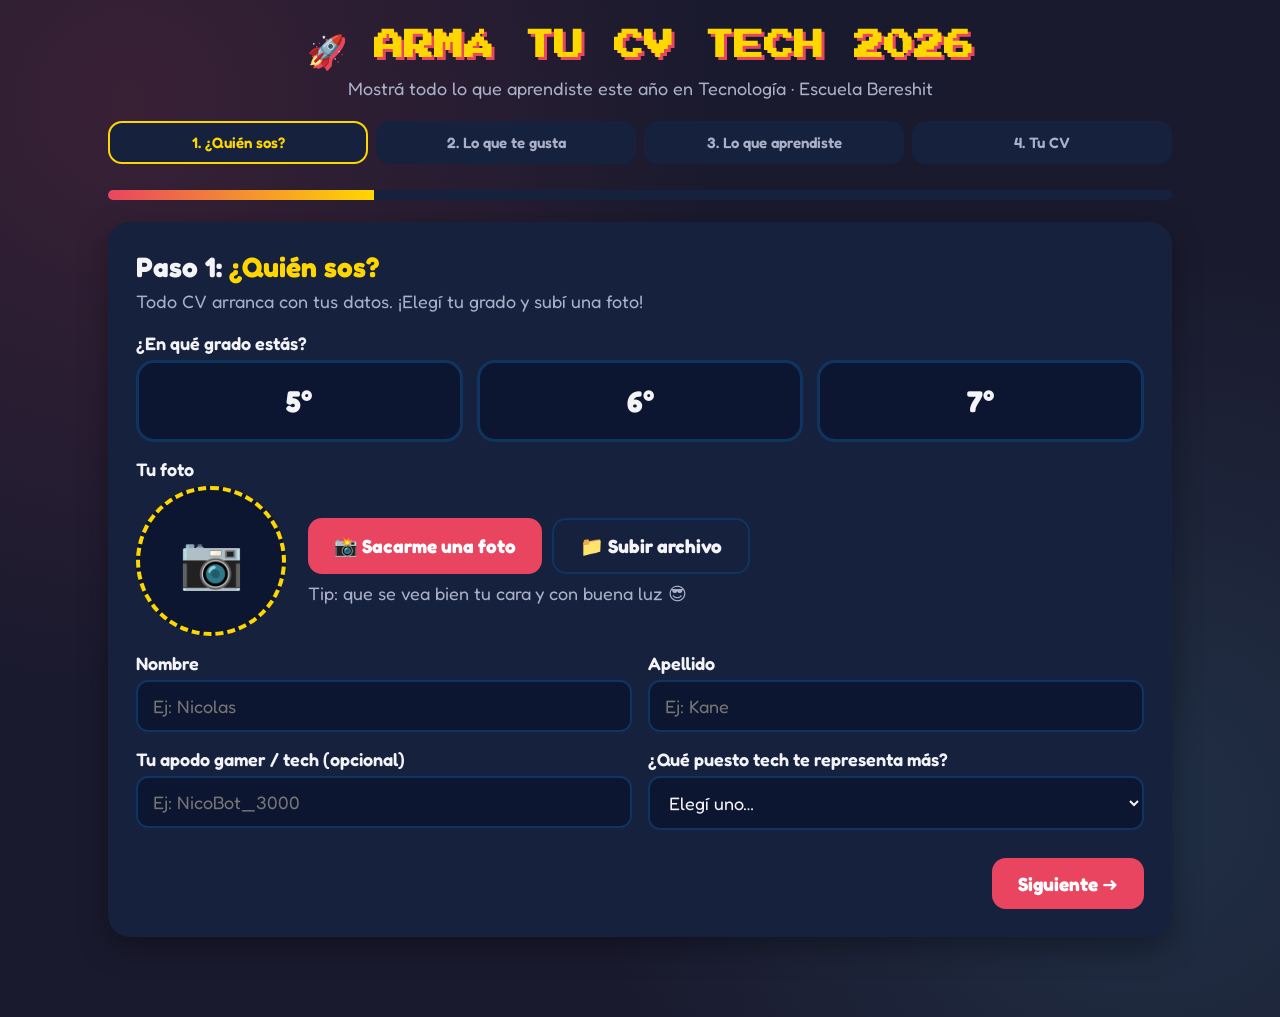
==== index.html @ ec86008c "CV Tech 2026: app de alumnos, envio a Supabase y panel del profe" ====
<!DOCTYPE html>
<html lang="es">
<head>
<meta charset="UTF-8">
<meta name="viewport" content="width=device-width, initial-scale=1.0">
<title>Armá tu CV Tech 2026 · Bereshit</title>
<link href="https://fonts.googleapis.com/css2?family=Fredoka:wght@400;500;600;700&family=Press+Start+2P&display=swap" rel="stylesheet">
<style>
:root{
  --bg:#1a1a2e; --card:#16213e; --blue:#0f3460; --red:#e94560; --gold:#ffd700;
  --txt:#f4f4f8; --muted:#a9b0c7; --ok:#2ecc71;
  --c-alf:#4cc9f0; --c-ciu:#2ecc71; --c-pyr:#e94560; --c-mak:#ffd700; --c-ia:#b388ff; --c-pro:#ff9f43;
}
*{box-sizing:border-box;margin:0;padding:0}
body{font-family:'Fredoka',system-ui,sans-serif;background:var(--bg);color:var(--txt);min-height:100vh;font-size:18px;
  background-image:radial-gradient(circle at 10% 10%,rgba(233,69,96,.15),transparent 40%),radial-gradient(circle at 90% 80%,rgba(76,201,240,.12),transparent 40%)}
.wrap{max-width:1100px;margin:0 auto;padding:24px 18px 80px}
header{text-align:center;margin-bottom:22px}
header h1{font-family:'Press Start 2P',monospace;font-size:clamp(18px,3.2vw,30px);line-height:1.5;color:var(--gold);text-shadow:3px 3px 0 var(--red)}
header p{color:var(--muted);margin-top:8px}

/* progress */
.steps{display:flex;gap:8px;margin:20px 0 26px}
.step-pill{flex:1;text-align:center;padding:10px 6px;border-radius:14px;background:var(--card);color:var(--muted);font-weight:600;font-size:15px;border:2px solid transparent;cursor:pointer;transition:.2s}
.step-pill.active{border-color:var(--gold);color:var(--gold)}
.step-pill.done{background:var(--blue);color:var(--txt)}
.bar{height:10px;background:var(--card);border-radius:10px;overflow:hidden}
.bar>div{height:100%;background:linear-gradient(90deg,var(--red),var(--gold));transition:width .4s}

.panel{display:none;background:var(--card);border-radius:22px;padding:28px;box-shadow:0 10px 30px rgba(0,0,0,.35);animation:pop .35s}
.panel.show{display:block}
@keyframes pop{from{opacity:0;transform:translateY(12px)}to{opacity:1;transform:none}}
h2{font-size:28px;margin-bottom:6px}
h2 span{color:var(--gold)}
.hint{color:var(--muted);margin-bottom:20px}
label.lbl{display:block;font-weight:600;margin:16px 0 6px}
input[type=text],textarea,select{width:100%;padding:13px 15px;border-radius:12px;border:2px solid var(--blue);background:#0d1630;color:var(--txt);font:inherit;font-size:18px;outline:none;transition:.2s}
input:focus,textarea:focus,select:focus{border-color:var(--gold)}
textarea{min-height:90px;resize:vertical}
.grid2{display:grid;grid-template-columns:1fr 1fr;gap:16px}
@media(max-width:720px){.grid2{grid-template-columns:1fr}.step-pill{font-size:12px}}

.grades{display:flex;gap:14px;flex-wrap:wrap}
.grade-btn{flex:1;min-width:120px;padding:20px;border-radius:18px;border:3px solid var(--blue);background:#0d1630;color:var(--txt);font:inherit;font-size:30px;font-weight:700;cursor:pointer;transition:.2s}
.grade-btn:hover{transform:translateY(-3px)}
.grade-btn.sel{border-color:var(--gold);background:var(--blue);color:var(--gold);box-shadow:0 0 0 4px rgba(255,215,0,.15)}

.photo-zone{display:flex;gap:22px;align-items:center;flex-wrap:wrap}
.photo{width:150px;height:150px;border-radius:50%;border:4px dashed var(--gold);display:flex;align-items:center;justify-content:center;font-size:52px;cursor:pointer;background:#0d1630 center/cover no-repeat;transition:.2s;flex-shrink:0}
.photo:hover{transform:scale(1.04)}
.photo.has{border-style:solid;font-size:0}

.chips{display:flex;flex-wrap:wrap;gap:10px}
.chip{padding:10px 16px;border-radius:30px;background:#0d1630;border:2px solid var(--blue);cursor:pointer;user-select:none;transition:.15s;font-size:17px}
.chip:hover{border-color:var(--muted)}
.chip.sel{background:var(--red);border-color:var(--red);color:#fff}
.add-row{display:flex;gap:10px;margin-top:12px}
.add-row input{flex:1}

.btn{padding:14px 26px;border-radius:14px;border:none;font:inherit;font-size:19px;font-weight:700;cursor:pointer;transition:.15s}
.btn:active{transform:scale(.97)}
.btn-main{background:var(--red);color:#fff}
.btn-main:hover{filter:brightness(1.1)}
.btn-gold{background:var(--gold);color:#1a1a2e}
.btn-ghost{background:transparent;color:var(--txt);border:2px solid var(--blue)}
.nav{display:flex;justify-content:space-between;margin-top:28px;gap:12px}

.err{background:rgba(233,69,96,.15);border:2px solid var(--red);color:#ffb3c0;padding:12px 16px;border-radius:12px;margin-top:16px;display:none}

/* contenidos */
.tabs{display:flex;gap:8px;flex-wrap:wrap;margin-bottom:16px}
.tab{padding:10px 16px;border-radius:12px;background:#0d1630;border:2px solid var(--blue);cursor:pointer;font-weight:600;font-size:16px}
.tab.active{border-color:var(--tc);color:var(--tc)}
.tab .count{display:inline-block;min-width:24px;padding:0 6px;margin-left:6px;border-radius:10px;background:var(--tc);color:#1a1a2e;font-size:14px}
.cards{display:grid;grid-template-columns:repeat(auto-fill,minmax(240px,1fr));gap:14px}
.ccard{background:#0d1630;border:2px solid var(--blue);border-radius:16px;padding:16px;cursor:pointer;transition:.15s;position:relative}
.ccard:hover{transform:translateY(-2px)}
.ccard .em{font-size:30px}
.ccard h4{font-size:18px;margin:6px 0 4px}
.ccard p{font-size:15px;color:var(--muted)}
.ccard.sel{border-color:var(--ac);box-shadow:0 0 0 3px color-mix(in srgb,var(--ac) 25%,transparent)}
.ccard.sel::after{content:'✔';position:absolute;top:10px;right:12px;background:var(--ac);color:#1a1a2e;width:28px;height:28px;border-radius:50%;display:flex;align-items:center;justify-content:center;font-weight:700}
.stars{display:none;margin-top:10px;gap:4px;align-items:center;flex-wrap:wrap}
.ccard.sel .stars{display:flex}
.star{font-size:24px;cursor:pointer;filter:grayscale(1) opacity(.4);transition:.1s}
.star.on{filter:none}
.star-lbl{font-size:13px;color:var(--gold);margin-left:6px}

.counter{background:var(--blue);padding:12px 16px;border-radius:12px;margin-bottom:16px;display:flex;justify-content:space-between;flex-wrap:wrap;gap:8px}

.proof{background:#0d1630;border-left:6px solid var(--gold);border-radius:12px;padding:16px;margin-top:14px}
.proof h4{margin-bottom:8px}
.charc{font-size:13px;color:var(--muted);text-align:right;margin-top:4px}
.charc.ok{color:var(--ok)}

.challenge{margin-top:24px;background:linear-gradient(135deg,rgba(255,215,0,.12),rgba(233,69,96,.12));border:2px dashed var(--gold);border-radius:16px;padding:18px}
.challenge h3{color:var(--gold);margin-bottom:6px}

/* CV */
.cv-tools{display:flex;gap:10px;flex-wrap:wrap;margin-bottom:18px;align-items:center}
.theme-dot{width:38px;height:38px;border-radius:50%;cursor:pointer;border:3px solid transparent}
.theme-dot.sel{border-color:#fff}
.cv{border-radius:22px;overflow:hidden;font-size:16px;--a:#e94560;--b:#ffd700;--bgc:#1a1a2e;--panel:#0f3460;--t:#fff;--m:#c5cbe0;background:var(--bgc);color:var(--t)}
.cv.t-clasico{--a:#0f3460;--b:#e94560;--bgc:#ffffff;--panel:#eef2fb;--t:#1a1a2e;--m:#4a5470}
.cv.t-neon{--a:#00f5d4;--b:#f15bb5;--bgc:#10002b;--panel:#240046;--t:#fff;--m:#cdb4db}
.cv.t-selva{--a:#2ecc71;--b:#ffd700;--bgc:#0b2b1f;--panel:#14402e;--t:#fff;--m:#bfe3cf}
.cv-head{display:flex;gap:24px;align-items:center;padding:28px;background:linear-gradient(120deg,var(--a),var(--panel));flex-wrap:wrap}
.cv-photo{width:140px;height:140px;border-radius:50%;border:5px solid var(--b);background:#0d1630 center/cover;display:flex;align-items:center;justify-content:center;font-size:56px;flex-shrink:0}
.cv-name{font-size:34px;font-weight:700;line-height:1.1;color:#fff}
.cv-nick{font-family:'Press Start 2P',monospace;font-size:12px;color:var(--b);margin-top:8px}
.cv-role{display:inline-block;margin-top:10px;background:rgba(0,0,0,.3);padding:6px 14px;border-radius:20px;font-weight:600;color:#fff}
.cv-quote{font-style:italic;margin-top:10px;color:#fff;opacity:.9}
.cv-body{display:grid;grid-template-columns:300px 1fr;gap:0}
@media(max-width:800px){.cv-body{grid-template-columns:1fr}}
.cv-side{background:var(--panel);padding:22px}
.cv-main{padding:22px}
.cv h3{font-size:15px;letter-spacing:2px;text-transform:uppercase;color:var(--a);margin:18px 0 10px;border-bottom:2px solid var(--a);padding-bottom:4px}
.cv.t-clasico h3{color:var(--b);border-color:var(--b)}
.cv h3:first-child{margin-top:0}
.skill{margin-bottom:10px}
.skill .top{display:flex;justify-content:space-between;font-size:14px;margin-bottom:3px}
.skill .tr{height:12px;border-radius:8px;background:rgba(128,128,128,.25);overflow:hidden}
.skill .tr div{height:100%;border-radius:8px}
.tagl{display:flex;flex-wrap:wrap;gap:6px}
.tag{padding:5px 11px;border-radius:14px;background:rgba(128,128,128,.2);font-size:14px}
.badge-row{display:flex;flex-wrap:wrap;gap:8px}
.badge{display:flex;flex-direction:column;align-items:center;width:78px;text-align:center;font-size:11px;color:var(--m)}
.badge b{font-size:30px;width:56px;height:56px;border-radius:50%;background:rgba(128,128,128,.2);display:flex;align-items:center;justify-content:center;margin-bottom:4px;border:2px solid var(--b)}
.exp{margin-bottom:14px}
.exp .h{display:flex;align-items:center;gap:8px;font-weight:700;font-size:17px}
.exp .lv{font-size:13px;color:var(--b);font-weight:600}
.exp p{color:var(--m);margin-top:4px;line-height:1.4;overflow-wrap:anywhere}
.area-block{margin-bottom:10px}
.area-block .an{font-weight:700;font-size:15px;margin-bottom:5px}
.lst{list-style:none;display:flex;flex-wrap:wrap;gap:6px}
.lst li{font-size:14px;padding:4px 10px;border-radius:10px;background:rgba(128,128,128,.18)}
.cv-foot{text-align:center;padding:12px;font-size:13px;color:var(--m);border-top:1px solid rgba(128,128,128,.25)}
.ref{background:rgba(128,128,128,.15);border-radius:12px;padding:12px;font-style:italic;color:var(--m)}

.send-box{display:flex;justify-content:space-between;align-items:center;gap:16px;flex-wrap:wrap;background:linear-gradient(135deg,rgba(46,204,113,.15),rgba(76,201,240,.12));border:2px solid var(--ok);border-radius:16px;padding:16px 20px;margin-bottom:18px}
.send-st{margin-top:8px;font-weight:600}
.send-st.ok{color:var(--ok)}.send-st.bad{color:#ffb3c0}
.btn:disabled{opacity:.6;cursor:wait}
.confetti{position:fixed;top:-10px;width:10px;height:14px;z-index:999;animation:fall linear forwards;pointer-events:none}
@keyframes fall{to{transform:translateY(110vh) rotate(720deg)}}

.cam-modal{position:fixed;inset:0;background:rgba(0,0,0,.8);display:none;align-items:center;justify-content:center;z-index:1000;padding:16px}
.cam-modal.show{display:flex}
.cam-box{background:var(--card);border-radius:22px;padding:22px;width:min(560px,100%);text-align:center;border:3px solid var(--gold)}
.cam-view{position:relative;aspect-ratio:1;max-width:400px;margin:14px auto;border-radius:50%;overflow:hidden;border:5px solid var(--gold);background:#000}
.cam-view video,.cam-view img{width:100%;height:100%;object-fit:cover;transform:scaleX(-1)}
.cam-view img{display:none;position:absolute;inset:0;transform:none}
.cam-count{position:absolute;inset:0;display:flex;align-items:center;justify-content:center;font-family:'Press Start 2P',monospace;font-size:70px;color:var(--gold);text-shadow:4px 4px 0 var(--red);pointer-events:none}
.cam-btns{display:flex;gap:10px;justify-content:center;flex-wrap:wrap}
.flash{animation:flash .4s}
@keyframes flash{from{background:#fff}to{background:#000}}
@media print{
  body{background:none}
  .no-print,header,.steps,.bar,.nav,.cv-tools{display:none!important}
  .panel{box-shadow:none;padding:0;background:none}
  .wrap{padding:0;max-width:none}
  .cv{-webkit-print-color-adjust:exact;print-color-adjust:exact;border-radius:0}
  .cv-body{grid-template-columns:260px 1fr}
}
</style>
</head>
<body>
<div class="wrap">
  <header class="no-print">
    <h1>🚀 ARMÁ TU CV TECH 2026</h1>
    <p>Mostrá todo lo que aprendiste este año en Tecnología · Escuela Bereshit</p>
  </header>

  <div class="steps" id="steps"></div>
  <div class="bar no-print"><div id="barFill" style="width:25%"></div></div>
  <br>

  <!-- PASO 1 -->
  <section class="panel show" id="p1">
    <h2>Paso 1: <span>¿Quién sos?</span></h2>
    <p class="hint">Todo CV arranca con tus datos. ¡Elegí tu grado y subí una foto!</p>

    <label class="lbl">¿En qué grado estás?</label>
    <div class="grades">
      <button class="grade-btn" data-g="5">5°</button>
      <button class="grade-btn" data-g="6">6°</button>
      <button class="grade-btn" data-g="7">7°</button>
    </div>

    <label class="lbl">Tu foto</label>
    <div class="photo-zone">
      <div class="photo" id="photo" title="Tocá para sacarte una foto">📷</div>
      <div>
        <div style="display:flex;gap:10px;flex-wrap:wrap">
          <button class="btn btn-main" type="button" onclick="openCam()">📸 Sacarme una foto</button>
          <button class="btn btn-ghost" type="button" onclick="$('photoInput').click()">📁 Subir archivo</button>
        </div>
        <p class="hint" style="margin:8px 0 0">Tip: que se vea bien tu cara y con buena luz 😎</p>
        <input type="file" id="photoInput" accept="image/*" hidden>
      </div>
    </div>

    <div class="grid2">
      <div><label class="lbl">Nombre</label><input type="text" id="nombre" placeholder="Ej: Nicolas"></div>
      <div><label class="lbl">Apellido</label><input type="text" id="apellido" placeholder="Ej: Kane"></div>
    </div>
    <div class="grid2">
      <div><label class="lbl">Tu apodo gamer / tech (opcional)</label><input type="text" id="apodo" placeholder="Ej: NicoBot_3000"></div>
      <div>
        <label class="lbl">¿Qué puesto tech te representa más?</label>
        <select id="rol">
          <option value="">Elegí uno…</option>
          <option>🤖 Constructor/a de robots</option>
          <option>👾 Programador/a de videojuegos</option>
          <option>🧊 Diseñador/a 3D</option>
          <option>🕵️ Detective de la ciberseguridad</option>
          <option>🧠 Entrenador/a de Inteligencia Artificial</option>
          <option>💡 Inventor/a maker</option>
          <option>📊 Mago/a de las planillas</option>
          <option>🎨 Artista digital</option>
        </select>
      </div>
    </div>
    <div class="err" id="e1"></div>
    <div class="nav"><span></span><button class="btn btn-main" onclick="go(2)">Siguiente ➜</button></div>
  </section>

  <!-- PASO 2 -->
  <section class="panel" id="p2">
    <h2>Paso 2: <span>Lo que te gusta hacer</span></h2>
    <p class="hint">Elegí entre 2 y 6 cosas que te encantan (o agregá las tuyas).</p>
    <div class="chips" id="hobbies"></div>
    <div class="add-row">
      <input type="text" id="hobbyNew" placeholder="Agregá otra cosa que te guste…">
      <button class="btn btn-gold" onclick="addHobby()">+ Agregar</button>
    </div>

    <label class="lbl">⚡ Mi superpoder (algo en lo que soy muy bueno/a)</label>
    <input type="text" id="superpoder" placeholder="Ej: Nunca me rindo hasta que el robot funciona">

    <label class="lbl">💬 Una frase que me representa</label>
    <input type="text" id="frase" placeholder="Ej: Si se rompe, lo arreglo. Si funciona, lo mejoro.">
    <div class="err" id="e2"></div>
    <div class="nav"><button class="btn btn-ghost" onclick="go(1)">⬅ Atrás</button><button class="btn btn-main" onclick="go(3)">Siguiente ➜</button></div>
  </section>

  <!-- PASO 3 -->
  <section class="panel" id="p3">
    <h2>Paso 3: <span>Lo que aprendiste</span></h2>
    <p class="hint">Tocá cada tema que aprendiste este año y poné estrellas: ⭐ "Lo vi" · ⭐⭐ "Lo sé hacer" · ⭐⭐⭐ "¡Lo podría enseñar!"</p>
    <div class="counter"><span>✅ Temas marcados: <b id="cnt">0</b></span><span>🎯 Mínimo: <b>8 temas</b>, al menos uno de cada área</span></div>
    <div class="tabs" id="tabs"></div>
    <div class="cards" id="cards"></div>

    <h2 style="margin-top:32px">🏆 <span>Demostralo</span></h2>
    <p class="hint">Un CV no solo dice "sé hacer esto": lo demuestra. Elegí tus 3 temas más fuertes y explicá con tus palabras qué aprendiste.</p>
    <div id="proofs"></div>

    <div class="grid2">
      <div>
        <label class="lbl">🌟 Mi proyecto o clase favorita del año</label>
        <select id="favorito"></select>
        <textarea id="favPorque" placeholder="¿Por qué fue tu favorita? ¿Qué hiciste?" style="margin-top:8px"></textarea>
      </div>
      <div>
        <label class="lbl">🧗 Algo que me costó… y cómo lo resolví</label>
        <textarea id="costo" placeholder="Ej: Al principio el Ozobot no seguía la línea. Probé cambiar el grosor y…" style="min-height:142px"></textarea>
      </div>
    </div>
    <label class="lbl">🔮 El año que viene quiero aprender…</label>
    <input type="text" id="futuro" placeholder="Ej: Programar mi propio videojuego en Scratch con niveles">

    <div class="challenge">
      <h3>🔥 Desafío extra (para los que terminan rápido)</h3>
      <p>Pedile a un compañero/a que te escriba una <b>recomendación</b> para tu CV: ¿por qué serías un gran integrante de un equipo tech?</p>
      <div class="grid2" style="margin-top:8px">
        <input type="text" id="refNombre" placeholder="Nombre de tu compañero/a">
        <input type="text" id="refTexto" placeholder="Lo que dice de vos…">
      </div>
    </div>

    <div class="err" id="e3"></div>
    <div class="nav"><button class="btn btn-ghost" onclick="go(2)">⬅ Atrás</button><button class="btn btn-main" onclick="go(4)">¡Generar mi CV! 🚀</button></div>
  </section>

  <!-- PASO 4 -->
  <section class="panel" id="p4">
    <div class="cv-tools no-print">
      <b>Estilo:</b>
      <div class="theme-dot sel" data-t="" style="background:linear-gradient(135deg,#e94560,#1a1a2e)" title="Gamer"></div>
      <div class="theme-dot" data-t="t-clasico" style="background:linear-gradient(135deg,#fff,#0f3460)" title="Clásico"></div>
      <div class="theme-dot" data-t="t-neon" style="background:linear-gradient(135deg,#00f5d4,#f15bb5)" title="Neón"></div>
      <div class="theme-dot" data-t="t-selva" style="background:linear-gradient(135deg,#2ecc71,#0b2b1f)" title="Selva"></div>
      <span style="flex:1"></span>
      <button class="btn btn-ghost" onclick="go(3)">✏️ Editar</button>
      <button class="btn btn-gold" onclick="window.print()">🖨️ Guardar PDF</button>
    </div>
    <div class="send-box no-print" id="sendBox">
      <div>
        <b>📨 ¿Listo? ¡Mandáselo a tu profe!</b>
        <div class="hint" style="margin:4px 0 0">Se envía directo, sin mail ni cuenta. Si después cambiás algo, podés volver a enviarlo.</div>
        <div id="sendSt" class="send-st"></div>
      </div>
      <button class="btn btn-main" id="sendBtn" onclick="enviar()">📨 Enviar mi CV</button>
    </div>
    <div class="cv" id="cv"></div>
    <p class="hint no-print" style="margin-top:14px">Para entregarlo: tocá <b>Guardar PDF</b> → en "Destino" elegí <b>Guardar como PDF</b> → subilo a Classroom. (Activá "Gráficos de fondo" para que salgan los colores.)</p>
  </section>
</div>

<div class="cam-modal" id="camModal">
  <div class="cam-box">
    <h2>📸 ¡Sonreí!</h2>
    <div class="cam-view">
      <video id="camVideo" autoplay playsinline muted></video>
      <img id="camShot" alt="">
      <div class="cam-count" id="camCount"></div>
    </div>
    <div class="err" id="camErr"></div>
    <div class="cam-btns" id="camLive">
      <button class="btn btn-ghost" onclick="closeCam()">Cancelar</button>
      <button class="btn btn-gold" onclick="snap()">📸 ¡Sacar foto! (3, 2, 1…)</button>
    </div>
    <div class="cam-btns" id="camReview" style="display:none">
      <button class="btn btn-ghost" onclick="retake()">🔄 Sacar otra</button>
      <button class="btn btn-main" onclick="useShot()">✅ Usar esta foto</button>
    </div>
  </div>
</div>

<script src="config.js"></script>
<script>
/* ===== CONTENIDOS (Grilla 2026 · Bereshit) ===== */
const AREAS = {
  alf:{n:'Alfabetización digital',e:'💻',c:'var(--c-alf)',hex:'#4cc9f0'},
  ciu:{n:'Ciudadanía digital',e:'🛡️',c:'var(--c-ciu)',hex:'#2ecc71'},
  pyr:{n:'Programación y robótica',e:'🤖',c:'var(--c-pyr)',hex:'#e94560'},
  mak:{n:'Maker e ingeniería',e:'🔧',c:'var(--c-mak)',hex:'#ffd700'},
  ia:{n:'Inteligencia Artificial',e:'🧠',c:'var(--c-ia)',hex:'#b388ff'},
  pro:{n:'Proyectos',e:'🌍',c:'var(--c-pro)',hex:'#ff9f43'}
};
const T = (a,em,n,d)=>({a,em,n,d});
const COMUN = [
  T('alf','🌐','Exploradores de la Web','Buscar información en internet y saber si es confiable'),
  T('alf','⌨️','Mecanografía','Escribir rápido y bien con el teclado'),
  T('alf','🤝','Creadores colaborativos','Trabajar en equipo en el mismo documento en línea'),
  T('alf','📝','El escritor digital (Google Docs)','Formato, títulos, imágenes y textos prolijos'),
  T('alf','📽️','Historias con diapositivas','Armar presentaciones en Google Presentaciones'),
  T('alf','📊','Magia con números y cuadritos','Planillas de cálculo: celdas, fórmulas y gráficos'),
  T('alf','🏁','El Gran Desafío Digital','Clase integradora de todo lo aprendido'),
  T('ciu','👣','Nuestra huella y seguridad digital','Qué dejamos en internet y cómo cuidarnos'),
  T('ciu','©️','Derechos de autor','Usar contenido ajeno de forma correcta y citar'),
  T('ciu','🦫','Desafío Bebras','Retos de lógica y pensamiento computacional'),
  T('pyr','⚙️','Poleas con Lego Spike','Construcción e ingeniería con sistemas de poleas'),
  T('pyr','🏗️','Lego WeDo: estructuras robustas','Construir estructuras firmes que no se caigan'),
  T('pyr','💡','Robot articulado con luces','Armar un robot con partes móviles y luces'),
  T('pyr','🦈','Scratch: Tiburón','Programar un juego con personajes y movimiento'),
  T('pyr','🔵','Ozobot programado en la compu','Programar al Ozobot con bloques (Ozoblockly)'),
  T('pyr','🧩','Compute It','Resolver niveles de programación cada vez más difíciles'),
  T('pyr','🧱','Pilas Bloques (nivel intermedio)','Algoritmos, repeticiones y condicionales con bloques'),
  T('pyr','🧊','Tinkercad: diseño 3D','Diseñar piezas en 3D y mandarlas a imprimir'),
  T('mak','🚀','Desafío aterrizaje','Diseñar algo que proteja una carga al caer'),
  T('mak','❤️','Pulsómetro','Construir un medidor de pulso'),
  T('pro','📐','GeoGebra','Geometría y matemática con herramientas digitales'),
  T('pro','🎤','Proyecto Integrador','Proyecto final con muestra para presentar')
];
const EXTRA = {
  5:[
    T('pyr','🧲','Lego Spike','Construir y programar con Lego Spike'),
    T('pyr','📟','micro:bit','Programar una placa con LEDs, botones y sensores'),
    T('mak','🌱','Fuentes de energía e impacto ambiental','Energías renovables y cómo afectan al planeta'),
    T('ia','🏠','Usos cotidianos de la IA','Dónde aparece la IA en nuestra vida diaria'),
    T('ia','⚖️','¿Qué es un sesgo?','Cuando la IA es injusta o se equivoca por los datos'),
    T('ia','🧑‍💻','La IA como asistente','Usar la IA para ayudarnos, no para que haga todo'),
    T('ia','📜','Nuestras reglas para usar IA','Acordar cómo usar la IA de forma responsable')
  ],
  6:[
    T('pyr','🏓','Scratch: Ping Pong','Programar un juego con rebotes y puntaje'),
    T('mak','🎲','Probabilidad (con Matemática)','Clase compartida: azar, experimentos y datos'),
    T('ia','🎭','Estereotipos en la IA','Cómo la IA puede repetir prejuicios'),
    T('ia','🔒','Privacidad y seguridad con IA','Qué datos NO compartir con una IA'),
    T('ia','🧑‍💻','IA como asistente para programar','Pedirle ayuda a una IA para entender código'),
    T('ia','🗣️','Debate final sobre IA','Argumentar a favor y en contra')
  ],
  7:[
    T('pyr','⛏️','Studio Code: Minecraft Adventure','Programar personajes de Minecraft con bloques'),
    T('mak','🎈','Auto robot a globo','Construir un auto que avanza con aire'),
    T('mak','⚡','Fuentes de energía y redes de distribución','Cómo llega la electricidad a nuestras casas'),
    T('ia','🧑‍💻','IA como asistente para programar','Pedirle ayuda a una IA para entender código'),
    T('ia','🖼️','¿De quién es un contenido hecho con IA?','Autoría, derechos y creaciones con IA'),
    T('ia','📚','¿Cómo aprende una IA?','Datos, entrenamiento y patrones'),
    T('ia','🌎','Debate: IA, ética y futuro','Pensar el futuro de la IA con argumentos')
  ]
};
const HOBBIES = ['⚽ Fútbol','🏀 Básquet','🎮 Videojuegos','🎨 Dibujar','🎵 Música','📚 Leer','🧱 Lego','💃 Bailar','🍳 Cocinar','🏊 Natación','🎬 Ver series','📷 Fotos y videos','🐶 Animales','🧩 Juegos de ingenio','🎸 Tocar un instrumento','🏕️ Aire libre','✂️ Manualidades','🎭 Teatro'];
const STAR_LBL = ['','Lo vi','Lo sé hacer','¡Lo podría enseñar!'];

/* ===== ESTADO ===== */
let S = {grado:null,foto:'',nombre:'',apellido:'',apodo:'',rol:'',hobbies:[],extraHobbies:[],superpoder:'',frase:'',sel:{},proof:{},proofTxt:{},favorito:'',favPorque:'',costo:'',futuro:'',refNombre:'',refTexto:'',theme:''};
let step=1, curTab='alf';
const $=id=>document.getElementById(id);
const temas=()=>S.grado?[...COMUN,...EXTRA[S.grado]].map((t,i)=>({...t,id:S.grado+'-'+t.n})):[];
const esc=s=>String(s||'').replace(/[&<>"]/g,c=>({'&':'&amp;','<':'&lt;','>':'&gt;','"':'&quot;'}[c]));

function save(){try{localStorage.setItem('cvtech2026',JSON.stringify(S))}catch(e){}}
function load(){try{const d=JSON.parse(localStorage.getItem('cvtech2026'));if(d)S={...S,...d}}catch(e){}}

/* ===== STEPS ===== */
const STEPN=['¿Quién sos?','Lo que te gusta','Lo que aprendiste','Tu CV'];
function renderSteps(){
  $('steps').innerHTML=STEPN.map((n,i)=>`<div class="step-pill ${i+1===step?'active':''} ${i+1<step?'done':''}" onclick="jump(${i+1})">${i+1}. ${n}</div>`).join('');
  $('barFill').style.width=(step*25)+'%';
}
function jump(n){ if(n<step) go(n); else go(n); }
function validate(n){
  const e=$('e'+n); let msg='';
  if(n===1){
    if(!S.grado) msg='Elegí tu grado (5°, 6° o 7°).';
    else if(!S.foto) msg='¡Falta tu foto! Tocá el círculo 📷 para subirla.';
    else if(!S.nombre.trim()||!S.apellido.trim()) msg='Completá tu nombre y apellido.';
    else if(!S.rol) msg='Elegí el puesto tech que más te representa.';
  }
  if(n===2){
    const tot=S.hobbies.length;
    if(tot<2) msg='Elegí al menos 2 cosas que te gusten.';
    else if(!S.superpoder.trim()) msg='Contanos tu superpoder ⚡';
  }
  if(n===3){
    const sel=temas().filter(t=>t.id in S.sel);
    const areas=new Set(sel.map(t=>t.a));
    const faltan=Object.keys(AREAS).filter(a=>!areas.has(a)).map(a=>AREAS[a].n);
    const pr=Object.values(S.proof).filter(Boolean);
    if(sel.length<8) msg=`Marcaste ${sel.length} temas. ¡Necesitás al menos 8!`;
    else if(faltan.length) msg='Te falta marcar al menos un tema de: '+faltan.join(', ')+'.';
    else if(sel.some(t=>!S.sel[t.id])) msg='Poné estrellas a todos los temas marcados.';
    else if(pr.length<3||new Set(pr).size<3) msg='En "Demostralo" elegí 3 temas distintos.';
    else if([0,1,2].some(i=>(S.proofTxt[i]||'').trim().length<40)) msg='Cada explicación de "Demostralo" tiene que tener al menos 40 caracteres. ¡Contá bien qué aprendiste!';
    else if(!S.favorito) msg='Elegí tu clase o proyecto favorito.';
    else if(S.costo.trim().length<20) msg='Contanos algo que te costó y cómo lo resolviste.';
  }
  e.style.display=msg?'block':'none'; e.textContent=msg?'⚠️ '+msg:'';
  return !msg;
}
function go(n){
  if(n>step){ for(let i=step;i<n;i++){ if(!validate(i)){ show(i); return; } } }
  show(n);
  if(n===4){ S.enviado=''; renderCV(); paintSend(); confetti(); }
}
function show(n){
  step=n;
  document.querySelectorAll('.panel').forEach((p,i)=>p.classList.toggle('show',i+1===n));
  renderSteps(); window.scrollTo({top:0,behavior:'smooth'});
  if(n===3){ renderTabs(); renderCards(); renderProofs(); }
}

/* ===== PASO 1 ===== */
document.querySelectorAll('.grade-btn').forEach(b=>b.onclick=()=>{
  if(S.grado && S.grado!==b.dataset.g && Object.keys(S.sel).length && !confirm('Si cambiás de grado se borran los temas que marcaste. ¿Seguir?')) return;
  if(S.grado!==b.dataset.g){S.sel={};S.proof={};S.favorito='';}
  S.grado=b.dataset.g; paintGrade(); save();
});
function paintGrade(){document.querySelectorAll('.grade-btn').forEach(b=>b.classList.toggle('sel',b.dataset.g===S.grado))}
$('photo').onclick=()=>openCam();
/* ===== CÁMARA ===== */
let camStream=null, shotData='';
async function openCam(){
  $('camModal').classList.add('show'); $('camErr').style.display='none';
  $('camShot').style.display='none'; $('camVideo').style.display='block';
  $('camLive').style.display='flex'; $('camReview').style.display='none';
  try{
    camStream=await navigator.mediaDevices.getUserMedia({video:{facingMode:'user',width:{ideal:720},height:{ideal:720}},audio:false});
    $('camVideo').srcObject=camStream;
  }catch(e){
    $('camErr').style.display='block';
    $('camErr').textContent='⚠️ No pude abrir la cámara. Fijate de tocar "Permitir" arriba en el navegador, o usá "Subir archivo".';
    $('camLive').querySelector('.btn-gold').style.display='none';
  }
}
function stopCam(){ if(camStream){camStream.getTracks().forEach(t=>t.stop());camStream=null} }
function closeCam(){ stopCam(); $('camModal').classList.remove('show'); $('camLive').querySelector('.btn-gold').style.display=''; }
function snap(){
  if(!camStream) return;
  const btn=$('camLive').querySelector('.btn-gold'); btn.disabled=true;
  let n=3; $('camCount').textContent=n;
  const t=setInterval(()=>{
    n--;
    if(n>0){ $('camCount').textContent=n; return; }
    clearInterval(t); $('camCount').textContent=''; btn.disabled=false;
    const v=$('camVideo'), side=Math.min(v.videoWidth,v.videoHeight), sz=400;
    const c=document.createElement('canvas'); c.width=c.height=sz; const x=c.getContext('2d');
    x.translate(sz,0); x.scale(-1,1); // efecto espejo, como se ve en pantalla
    x.drawImage(v,(v.videoWidth-side)/2,(v.videoHeight-side)/2,side,side,0,0,sz,sz);
    shotData=c.toDataURL('image/jpeg',.88);
    $('camShot').src=shotData; $('camShot').style.display='block'; $('camVideo').style.display='none';
    document.querySelector('.cam-view').classList.remove('flash'); void document.querySelector('.cam-view').offsetWidth; document.querySelector('.cam-view').classList.add('flash');
    $('camLive').style.display='none'; $('camReview').style.display='flex';
  },1000);
}
function retake(){ $('camShot').style.display='none'; $('camVideo').style.display='block'; $('camLive').style.display='flex'; $('camReview').style.display='none'; }
function useShot(){ S.foto=shotData; paintPhoto(); save(); closeCam(); }
$('photoInput').onchange=e=>{
  const f=e.target.files[0]; if(!f) return;
  const r=new FileReader();
  r.onload=ev=>{
    const img=new Image();
    img.onload=()=>{ // achica la foto para que no pese
      const c=document.createElement('canvas'),m=400,sc=Math.min(1,m/Math.max(img.width,img.height));
      c.width=img.width*sc;c.height=img.height*sc;c.getContext('2d').drawImage(img,0,0,c.width,c.height);
      S.foto=c.toDataURL('image/jpeg',.85); paintPhoto(); save();
    };
    img.src=ev.target.result;
  };
  r.readAsDataURL(f);
};
function paintPhoto(){const p=$('photo');if(S.foto){p.style.backgroundImage=`url(${S.foto})`;p.classList.add('has')}}
['nombre','apellido','apodo','rol','superpoder','frase','favPorque','costo','futuro','refNombre','refTexto'].forEach(k=>{
  const el=$(k); el.addEventListener('input',()=>{S[k]=el.value;save()});
});

/* ===== PASO 2 ===== */
function renderHobbies(){
  const all=[...HOBBIES,...S.extraHobbies];
  $('hobbies').innerHTML=all.map(h=>`<div class="chip ${S.hobbies.includes(h)?'sel':''}" data-h="${esc(h)}">${esc(h)}</div>`).join('');
  $('hobbies').querySelectorAll('.chip').forEach(c=>c.onclick=()=>{
    const h=c.dataset.h, i=S.hobbies.indexOf(h);
    if(i>=0) S.hobbies.splice(i,1);
    else { if(S.hobbies.length>=6){alert('¡Máximo 6! Sacá alguna para elegir otra.');return;} S.hobbies.push(h); }
    renderHobbies(); save();
  });
}
function addHobby(){
  const v=$('hobbyNew').value.trim(); if(!v) return;
  const h='✨ '+v;
  if(!S.extraHobbies.includes(h)) S.extraHobbies.push(h);
  if(S.hobbies.length<6 && !S.hobbies.includes(h)) S.hobbies.push(h);
  $('hobbyNew').value=''; renderHobbies(); save();
}
$('hobbyNew').addEventListener('keydown',e=>{if(e.key==='Enter')addHobby()});

/* ===== PASO 3 ===== */
function renderTabs(){
  const ts=temas();
  $('tabs').innerHTML=Object.entries(AREAS).map(([k,a])=>{
    const n=ts.filter(t=>t.a===k&&t.id in S.sel).length;
    return `<div class="tab ${k===curTab?'active':''}" style="--tc:${a.c}" data-k="${k}">${a.e} ${a.n}<span class="count">${n}</span></div>`;
  }).join('');
  $('tabs').querySelectorAll('.tab').forEach(t=>t.onclick=()=>{curTab=t.dataset.k;renderTabs();renderCards()});
  $('cnt').textContent=ts.filter(t=>t.id in S.sel).length;
}
function renderCards(){
  const ts=temas().filter(t=>t.a===curTab), ac=AREAS[curTab].c;
  $('cards').innerHTML=ts.map(t=>{
    const v=S.sel[t.id]||0;
    return `<div class="ccard ${t.id in S.sel?'sel':''}" style="--ac:${ac}" data-id="${esc(t.id)}">
      <div class="em">${t.em}</div><h4>${esc(t.n)}</h4><p>${esc(t.d)}</p>
      <div class="stars">${[1,2,3].map(i=>`<span class="star ${i<=v?'on':''}" data-s="${i}">⭐</span>`).join('')}<span class="star-lbl">${STAR_LBL[v]||'¿Cuánto lo sabés?'}</span></div>
    </div>`;
  }).join('');
  $('cards').querySelectorAll('.ccard').forEach(c=>c.onclick=e=>{
    const id=c.dataset.id, st=e.target.closest('.star');
    if(st){ S.sel[id]=+st.dataset.s; }
    else if(id in S.sel){ delete S.sel[id]; Object.keys(S.proof).forEach(k=>{if(S.proof[k]===id)S.proof[k]=''}); }
    else S.sel[id]=0;
    save(); renderTabs(); renderCards(); renderProofs();
  });
}
function renderProofs(){
  const sel=temas().filter(t=>t.id in S.sel);
  const opts=v=>`<option value="">Elegí un tema que marcaste…</option>`+sel.map(t=>`<option value="${esc(t.id)}" ${v===t.id?'selected':''}>${t.em} ${esc(t.n)}</option>`).join('');
  const ph=['Ej: Aprendí a usar bucles para que el robot repita pasos sin escribir todo de nuevo…','Ej: Entendí que lo que subo a internet queda guardado aunque lo borre, por eso…','Ej: Diseñé una pieza en Tinkercad juntando formas y restando huecos…'];
  $('proofs').innerHTML=[0,1,2].map(i=>{
    const len=(S.proofTxt[i]||'').trim().length;
    return `<div class="proof"><h4>${['🥇','🥈','🥉'][i]} Tema fuerte #${i+1}</h4>
      <select data-pi="${i}">${opts(S.proof[i])}</select>
      <textarea data-pt="${i}" placeholder="${ph[i]}" style="margin-top:8px">${esc(S.proofTxt[i]||'')}</textarea>
      <div class="charc ${len>=40?'ok':''}" id="cc${i}">${len}/40 caracteres mínimos</div></div>`;
  }).join('');
  $('proofs').querySelectorAll('select').forEach(s=>s.onchange=()=>{S.proof[s.dataset.pi]=s.value;save()});
  $('proofs').querySelectorAll('textarea').forEach(t=>t.oninput=()=>{
    const i=t.dataset.pt; S.proofTxt[i]=t.value; save();
    const l=t.value.trim().length,c=$('cc'+i); c.textContent=l+'/40 caracteres mínimos'; c.classList.toggle('ok',l>=40);
  });
  const all=temas();
  $('favorito').innerHTML=`<option value="">Elegí…</option>`+all.map(t=>`<option value="${esc(t.id)}" ${S.favorito===t.id?'selected':''}>${t.em} ${esc(t.n)}</option>`).join('');
}
$('favorito').onchange=e=>{S.favorito=e.target.value;save()};

/* ===== CV ===== */
document.querySelectorAll('.theme-dot').forEach(d=>d.onclick=()=>{
  S.theme=d.dataset.t; save();
  document.querySelectorAll('.theme-dot').forEach(x=>x.classList.toggle('sel',x===d));
  $('cv').className='cv '+S.theme;
});
function badges(sel){
  const by=a=>sel.filter(t=>t.a===a);
  const b=[];
  if(by('pyr').length>=5) b.push(['🤖','Maestro/a Robot']);
  if(by('ia').length>=3) b.push(['🧠','Mente IA']);
  if(by('ciu').length>=3) b.push(['🛡️','Guardián/a Digital']);
  if(by('alf').length>=5) b.push(['💻','Ninja de la compu']);
  if(by('mak').length>=2) b.push(['🔧','Maker Pro']);
  if(sel.some(t=>t.n.startsWith('Tinkercad'))) b.push(['🧊','Diseñador/a 3D']);
  if(sel.filter(t=>S.sel[t.id]===3).length>=5) b.push(['🎓','Profe en potencia']);
  if(Object.keys(AREAS).every(a=>by(a).length)) b.push(['🌈','Todo terreno']);
  if(S.refTexto.trim()) b.push(['🤝','Recomendado/a']);
  if(sel.length>=15) b.push(['🏆','Coleccionista']);
  return b;
}
function renderCV(){
  const all=temas(), sel=all.filter(t=>t.id in S.sel);
  const skills=Object.entries(AREAS).map(([k,a])=>{
    const ts=all.filter(t=>t.a===k), pts=ts.reduce((s,t)=>s+(S.sel[t.id]||0),0);
    return {a, p:Math.round(pts/(ts.length*3)*100)};
  });
  const fav=all.find(t=>t.id===S.favorito);
  const proofs=[0,1,2].map(i=>({t:all.find(x=>x.id===S.proof[i]),txt:S.proofTxt[i]})).filter(p=>p.t);
  const bd=badges(sel);
  $('cv').className='cv '+(S.theme||'');
  $('cv').innerHTML=`
  <div class="cv-head">
    <div class="cv-photo" style="${S.foto?`background-image:url(${S.foto})`:''}">${S.foto?'':'🙂'}</div>
    <div>
      <div class="cv-name">${esc(S.nombre)} ${esc(S.apellido)}</div>
      ${S.apodo?`<div class="cv-nick">@${esc(S.apodo)}</div>`:''}
      <div class="cv-role">${esc(S.rol)} · ${S.grado}° grado</div>
      ${S.frase?`<div class="cv-quote">“${esc(S.frase)}”</div>`:''}
    </div>
  </div>
  <div class="cv-body">
    <aside class="cv-side">
      <h3>⚡ Superpoder</h3><p>${esc(S.superpoder)}</p>
      <h3>❤️ Me gusta</h3><div class="tagl">${S.hobbies.map(h=>`<span class="tag">${esc(h)}</span>`).join('')}</div>
      <h3>📈 Habilidades</h3>
      ${skills.map(s=>`<div class="skill"><div class="top"><span>${s.a.e} ${s.a.n}</span><b>${s.p}%</b></div><div class="tr"><div style="width:${s.p}%;background:${s.a.hex}"></div></div></div>`).join('')}
      <h3>🏅 Insignias</h3>
      <div class="badge-row">${bd.map(b=>`<div class="badge"><b>${b[0]}</b>${b[1]}</div>`).join('')||'<p>—</p>'}</div>
      ${S.futuro?`<h3>🔮 Próximo nivel</h3><p>${esc(S.futuro)}</p>`:''}
    </aside>
    <main class="cv-main">
      <h3>🏆 Lo que domino (y lo demuestro)</h3>
      ${proofs.map(p=>`<div class="exp"><div class="h">${p.t.em} ${esc(p.t.n)} <span class="lv">${'⭐'.repeat(S.sel[p.t.id]||0)}</span></div><p>${esc(p.txt)}</p></div>`).join('')}
      ${fav?`<h3>🌟 Mi clase favorita</h3><div class="exp"><div class="h">${fav.em} ${esc(fav.n)}</div><p>${esc(S.favPorque)}</p></div>`:''}
      <h3>🧗 Un desafío que superé</h3><p style="color:var(--m);line-height:1.4">${esc(S.costo)}</p>
      <h3>📚 Experiencia 2026</h3>
      ${Object.entries(AREAS).map(([k,a])=>{
        const ts=sel.filter(t=>t.a===k); if(!ts.length) return '';
        return `<div class="area-block"><div class="an" style="color:${a.hex}">${a.e} ${a.n}</div><ul class="lst">${ts.map(t=>`<li>${t.em} ${esc(t.n)} ${'★'.repeat(S.sel[t.id]||0)}</li>`).join('')}</ul></div>`;
      }).join('')}
      ${S.refTexto.trim()?`<h3>🤝 Recomendación</h3><div class="ref">“${esc(S.refTexto)}”<br><b>— ${esc(S.refNombre||'Un compañero/a')}</b></div>`:''}
    </main>
  </div>
  <div class="cv-foot">Tecnología, Diseño y Programación · Escuela Bereshit · 2026 · Prof. Nicolás Kane</div>`;
}
/* ===== ENVÍO A LA BASE DE DATOS ===== */
function paintSend(){
  const st=$('sendSt'), btn=$('sendBtn'); if(!st) return;
  if(S.enviado){ st.className='send-st ok'; st.textContent='✅ Enviado el '+new Date(S.enviado).toLocaleString('es-AR')+'. ¡Tu profe ya lo tiene!'; btn.textContent='🔁 Enviar de nuevo (actualizado)'; }
  else { st.className='send-st'; st.textContent=''; btn.textContent='📨 Enviar mi CV'; }
}
async function enviar(){
  const st=$('sendSt'), btn=$('sendBtn'), C=window.CV_CONFIG||{};
  if(!C.url||!C.key||/PEGAR/.test(C.url+C.key)){ st.className='send-st bad'; st.textContent='⚠️ El envío todavía no está configurado. Avisale a tu profe.'; return; }
  btn.disabled=true; st.className='send-st'; st.textContent='⏳ Enviando…';
  const {foto,...resto}=S;
  const body={grado:+S.grado,nombre:S.nombre.trim(),apellido:S.apellido.trim(),rol:S.rol,theme:S.theme||'',cv_html:$('cv').innerHTML,data:resto};
  try{
    const r=await fetch(C.url+'/rest/v1/entregas',{method:'POST',headers:{apikey:C.key,'Content-Type':'application/json',Prefer:'return=minimal'},body:JSON.stringify(body)});
    if(!r.ok) throw new Error(r.status);
    S.enviado=new Date().toISOString(); save(); paintSend(); confetti();
  }catch(e){
    st.className='send-st bad'; st.textContent='⚠️ No se pudo enviar. Revisá el wifi y probá de nuevo (tu CV sigue guardado).';
  }
  btn.disabled=false;
}
function confetti(){
  const cols=['#e94560','#ffd700','#4cc9f0','#2ecc71','#b388ff'];
  for(let i=0;i<70;i++){
    const d=document.createElement('div');d.className='confetti';
    d.style.left=Math.random()*100+'vw';d.style.background=cols[i%5];
    d.style.animationDuration=(2+Math.random()*2)+'s';d.style.animationDelay=Math.random()*.6+'s';
    document.body.appendChild(d);setTimeout(()=>d.remove(),5000);
  }
}

/* ===== INIT ===== */
load();
['nombre','apellido','apodo','rol','superpoder','frase','favPorque','costo','futuro','refNombre','refTexto'].forEach(k=>$(k).value=S[k]||'');
paintGrade(); paintPhoto(); renderHobbies(); renderSteps();
document.querySelectorAll('.theme-dot').forEach(x=>x.classList.toggle('sel',x.dataset.t===(S.theme||'')));
</script>
</body>
</html>
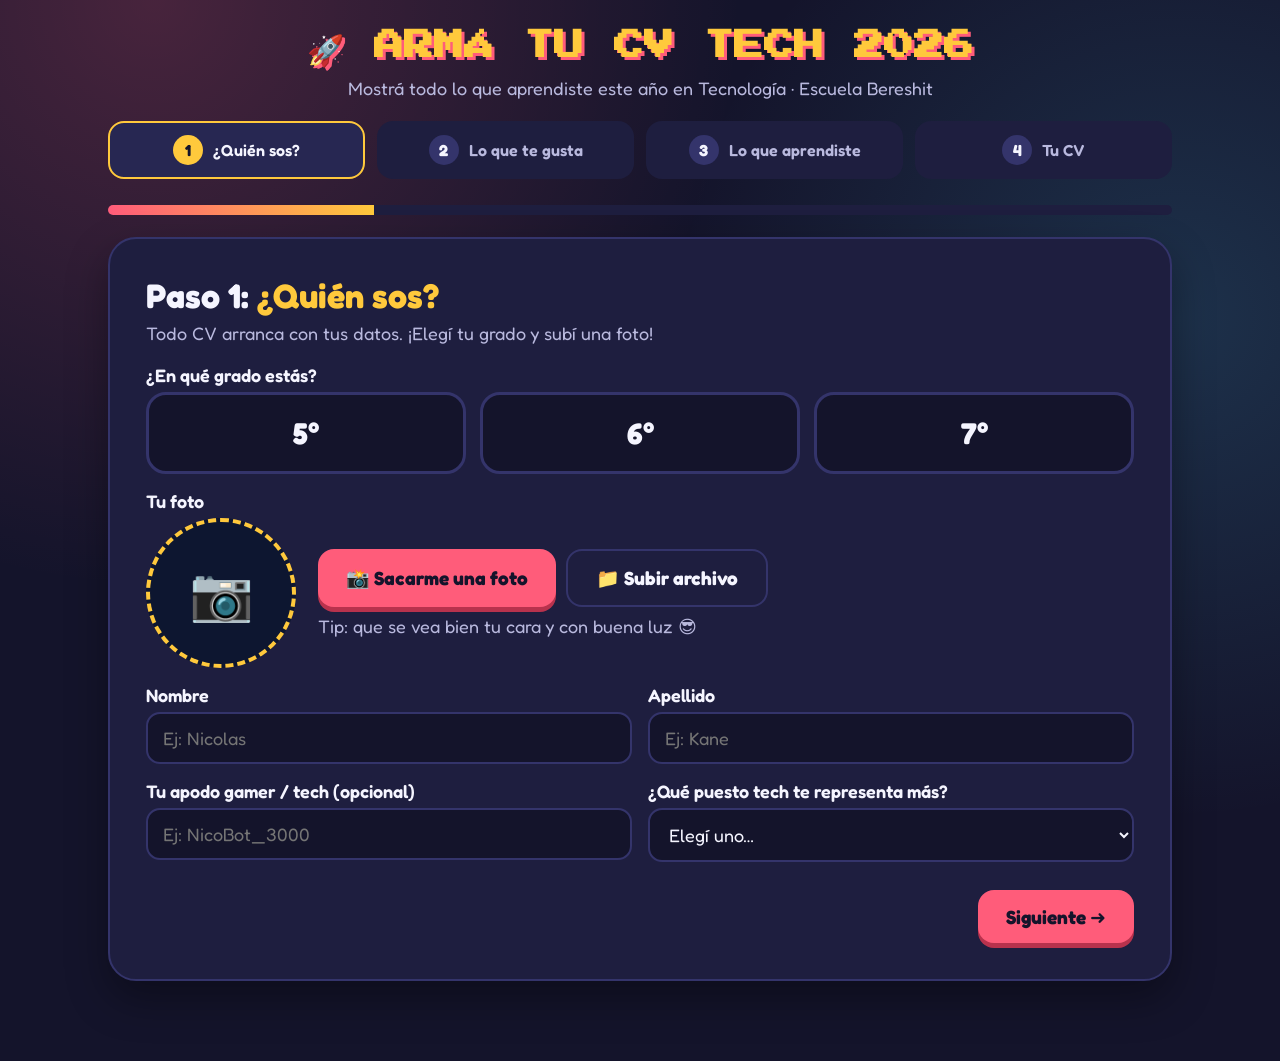
==== commit 243f754f: "Rediseño visual: nueva paleta, botones y tarjetas" ====
--- a/index.html
+++ b/index.html
@@ -154,6 +154,55 @@
 .cam-btns{display:flex;gap:10px;justify-content:center;flex-wrap:wrap}
 .flash{animation:flash .4s}
 @keyframes flash{from{background:#fff}to{background:#000}}
+/* ===== REDISEÑO 2026 (paleta índigo + coral + dorado) ===== */
+:root{--bg:#14142B;--card:#1E1E3F;--blue:#34346B;--red:#FF5C7A;--gold:#FFC93C;--txt:#F5F5FF;--muted:#B9B9DE;--ok:#3DDC97;
+  --c-alf:#4CC9F0;--c-ciu:#3DDC97;--c-pyr:#FF5C7A;--c-mak:#FFC93C;--c-ia:#B388FF;--c-pro:#FF9F43}
+body{background-image:radial-gradient(circle at 12% 0%,rgba(255,92,122,.22),transparent 38%),radial-gradient(circle at 92% 30%,rgba(76,201,240,.16),transparent 36%)}
+header h1{text-shadow:3px 3px 0 var(--red)}
+.panel{border:2px solid var(--blue);border-radius:28px;padding:36px;box-shadow:0 18px 40px rgba(0,0,0,.35)}
+h2{font-size:34px;font-weight:700}
+.steps{gap:12px}
+.step-pill{display:flex;align-items:center;justify-content:center;gap:10px;padding:12px 10px;border-radius:16px;font-size:16px;background:var(--card);color:var(--muted)}
+.step-pill.active{background:#272752;border-color:var(--gold);color:var(--txt)}
+.step-pill.done{background:var(--card);color:var(--txt)}
+.step-pill .num{width:30px;height:30px;border-radius:50%;display:inline-flex;align-items:center;justify-content:center;font-weight:700;background:var(--blue);color:var(--txt);flex-shrink:0}
+.step-pill.active .num{background:var(--gold);color:var(--bg)}
+.step-pill.done .num{background:var(--ok);color:var(--bg)}
+.bar>div{background:linear-gradient(90deg,var(--red),var(--gold))}
+input[type=text],textarea,select{background:var(--bg);border-radius:14px}
+.btn{border-radius:16px;padding:15px 28px;transition:transform .1s,box-shadow .1s}
+.btn-main{background:var(--red);color:var(--bg);box-shadow:0 5px 0 #B8324D}
+.btn-gold{background:var(--gold);color:var(--bg);box-shadow:0 5px 0 #B38A12}
+.btn-ghost{border-color:var(--blue);box-shadow:none}
+.btn-main:active,.btn-gold:active{transform:translateY(4px);box-shadow:0 1px 0 rgba(0,0,0,.4)}
+.grade-btn{background:var(--bg);border-radius:20px}
+.grade-btn.sel{background:#272752;box-shadow:0 0 0 4px rgba(255,201,60,.18)}
+.chip{background:var(--bg)}
+.chip.sel{background:var(--red);border-color:var(--red);color:var(--bg);font-weight:600}
+.counter{background:#272752;border-radius:18px;padding:14px 20px}
+.tab{border-radius:999px;background:var(--bg);padding:10px 18px}
+.tab.active{background:#272752}
+.ccard{background:var(--bg);border-radius:22px;padding:20px;min-height:190px}
+.ccard h4{font-size:20px}
+.ccard .em{width:52px;height:52px;border-radius:16px;background:var(--card);border:2px solid var(--blue);display:flex;align-items:center;justify-content:center;font-size:28px;margin-bottom:6px}
+.ccard.sel{box-shadow:0 0 0 4px color-mix(in srgb,var(--ac) 22%,transparent)}
+.proof{background:var(--bg);border-left-color:var(--gold);border-radius:18px}
+.challenge{border-radius:22px}
+.send-box{border-radius:20px;background:linear-gradient(135deg,rgba(61,220,151,.16),rgba(76,201,240,.12))}
+.cv{--a:#FF5C7A;--b:#FFC93C;--bgc:#14142B;--panel:#1E1E3F;--m:#C9C9E6;border-radius:26px}
+.cv-head{background:linear-gradient(120deg,#FF5C7A 0%,#7B3FE4 100%);padding:40px 48px}
+.cv-photo{width:150px;height:150px;border-width:6px}
+.cv-name{font-size:44px}
+.cv-role{background:rgba(20,20,43,.45)}
+.cv h3{font-size:14px}
+.tag{border-radius:999px;background:#272752;padding:6px 13px}
+.skill .tr{background:#34346B}
+.exp{background:#1E1E3F;border-radius:18px;padding:16px 18px}
+.cv.t-clasico .exp{background:#fff}
+.lst li{border-radius:10px;background:#272752}
+.cv.t-clasico .lst li,.cv.t-clasico .tag{background:#dfe6f6}
+.badge b{border-radius:50%}
+@media(max-width:720px){.panel{padding:22px}.step-pill .num{display:none}h2{font-size:26px}}
 @media print{
   body{background:none}
   .no-print,header,.steps,.bar,.nav,.cv-tools{display:none!important}
@@ -408,7 +457,7 @@
 /* ===== STEPS ===== */
 const STEPN=['¿Quién sos?','Lo que te gusta','Lo que aprendiste','Tu CV'];
 function renderSteps(){
-  $('steps').innerHTML=STEPN.map((n,i)=>`<div class="step-pill ${i+1===step?'active':''} ${i+1<step?'done':''}" onclick="jump(${i+1})">${i+1}. ${n}</div>`).join('');
+  $('steps').innerHTML=STEPN.map((n,i)=>`<div class="step-pill ${i+1===step?'active':''} ${i+1<step?'done':''}" onclick="jump(${i+1})"><span class="num">${i+1<step?'✓':i+1}</span>${n}</div>`).join('');
   $('barFill').style.width=(step*25)+'%';
 }
 function jump(n){ if(n<step) go(n); else go(n); }
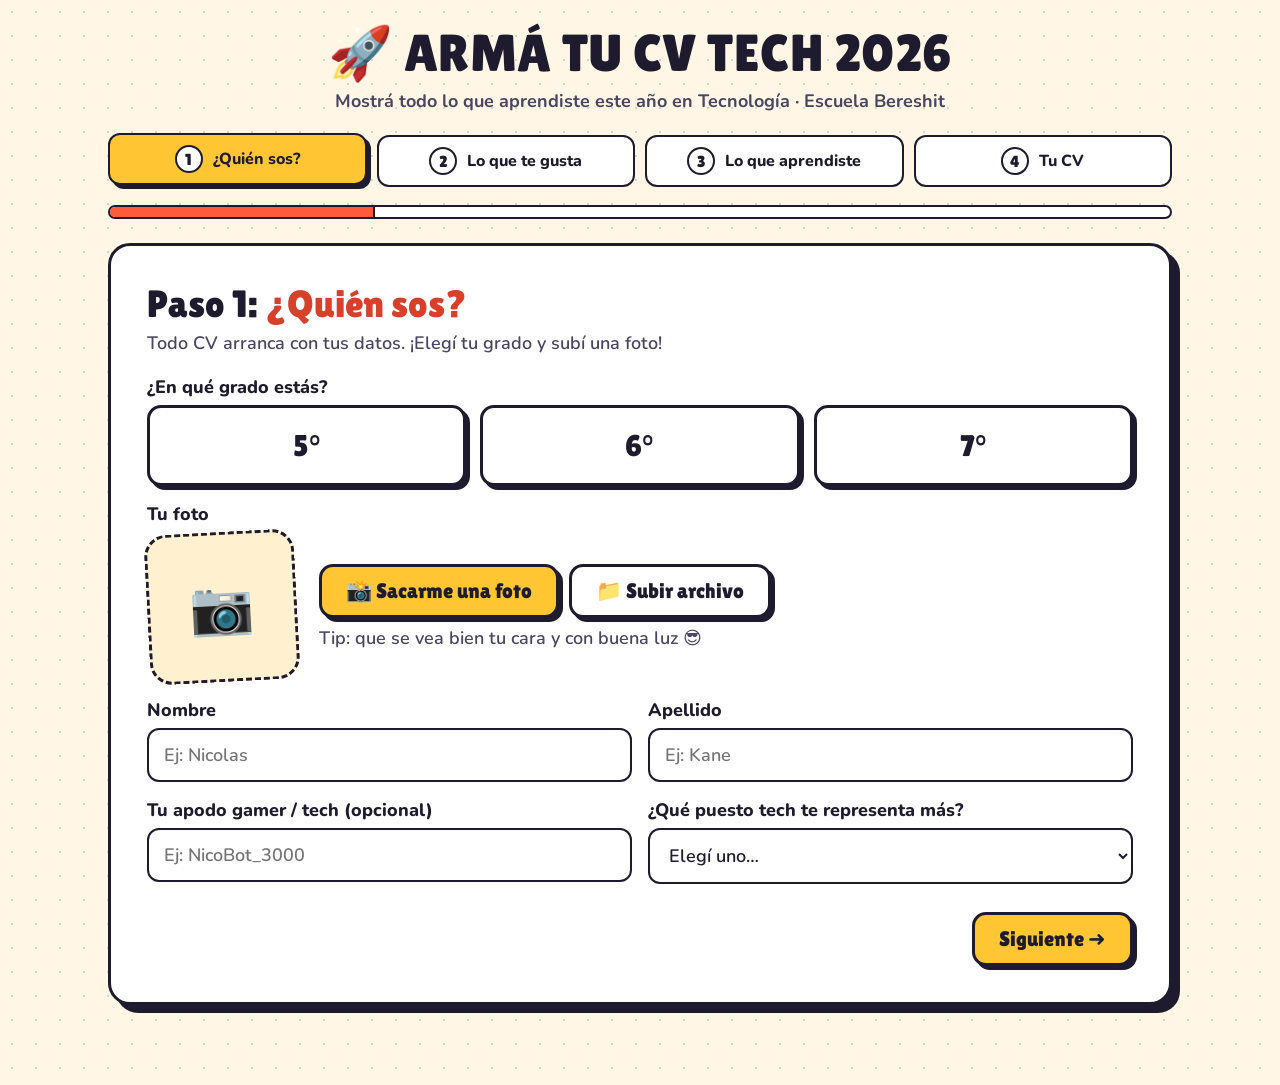
==== commit 853d2e3e: "Rediseño estilo papel: menos neon, más cuaderno Co-Authored-By: Claude Sonnet 5.5 <noreply@anthropic" ====
--- a/index.html
+++ b/index.html
@@ -4,7 +4,7 @@
 <meta charset="UTF-8">
 <meta name="viewport" content="width=device-width, initial-scale=1.0">
 <title>Armá tu CV Tech 2026 · Bereshit</title>
-<link href="https://fonts.googleapis.com/css2?family=Fredoka:wght@400;500;600;700&family=Press+Start+2P&display=swap" rel="stylesheet">
+<link href="https://fonts.googleapis.com/css2?family=Lilita+One&family=Nunito:wght@500;600;700;800&display=swap" rel="stylesheet">
 <style>
 :root{
   --bg:#1a1a2e; --card:#16213e; --blue:#0f3460; --red:#e94560; --gold:#ffd700;
@@ -154,55 +154,92 @@
 .cam-btns{display:flex;gap:10px;justify-content:center;flex-wrap:wrap}
 .flash{animation:flash .4s}
 @keyframes flash{from{background:#fff}to{background:#000}}
-/* ===== REDISEÑO 2026 (paleta índigo + coral + dorado) ===== */
-:root{--bg:#14142B;--card:#1E1E3F;--blue:#34346B;--red:#FF5C7A;--gold:#FFC93C;--txt:#F5F5FF;--muted:#B9B9DE;--ok:#3DDC97;
-  --c-alf:#4CC9F0;--c-ciu:#3DDC97;--c-pyr:#FF5C7A;--c-mak:#FFC93C;--c-ia:#B388FF;--c-pro:#FF9F43}
-body{background-image:radial-gradient(circle at 12% 0%,rgba(255,92,122,.22),transparent 38%),radial-gradient(circle at 92% 30%,rgba(76,201,240,.16),transparent 36%)}
-header h1{text-shadow:3px 3px 0 var(--red)}
-.panel{border:2px solid var(--blue);border-radius:28px;padding:36px;box-shadow:0 18px 40px rgba(0,0,0,.35)}
-h2{font-size:34px;font-weight:700}
-.steps{gap:12px}
-.step-pill{display:flex;align-items:center;justify-content:center;gap:10px;padding:12px 10px;border-radius:16px;font-size:16px;background:var(--card);color:var(--muted)}
-.step-pill.active{background:#272752;border-color:var(--gold);color:var(--txt)}
-.step-pill.done{background:var(--card);color:var(--txt)}
-.step-pill .num{width:30px;height:30px;border-radius:50%;display:inline-flex;align-items:center;justify-content:center;font-weight:700;background:var(--blue);color:var(--txt);flex-shrink:0}
-.step-pill.active .num{background:var(--gold);color:var(--bg)}
-.step-pill.done .num{background:var(--ok);color:var(--bg)}
-.bar>div{background:linear-gradient(90deg,var(--red),var(--gold))}
-input[type=text],textarea,select{background:var(--bg);border-radius:14px}
-.btn{border-radius:16px;padding:15px 28px;transition:transform .1s,box-shadow .1s}
-.btn-main{background:var(--red);color:var(--bg);box-shadow:0 5px 0 #B8324D}
-.btn-gold{background:var(--gold);color:var(--bg);box-shadow:0 5px 0 #B38A12}
-.btn-ghost{border-color:var(--blue);box-shadow:none}
-.btn-main:active,.btn-gold:active{transform:translateY(4px);box-shadow:0 1px 0 rgba(0,0,0,.4)}
-.grade-btn{background:var(--bg);border-radius:20px}
-.grade-btn.sel{background:#272752;box-shadow:0 0 0 4px rgba(255,201,60,.18)}
-.chip{background:var(--bg)}
-.chip.sel{background:var(--red);border-color:var(--red);color:var(--bg);font-weight:600}
-.counter{background:#272752;border-radius:18px;padding:14px 20px}
-.tab{border-radius:999px;background:var(--bg);padding:10px 18px}
-.tab.active{background:#272752}
-.ccard{background:var(--bg);border-radius:22px;padding:20px;min-height:190px}
-.ccard h4{font-size:20px}
-.ccard .em{width:52px;height:52px;border-radius:16px;background:var(--card);border:2px solid var(--blue);display:flex;align-items:center;justify-content:center;font-size:28px;margin-bottom:6px}
-.ccard.sel{box-shadow:0 0 0 4px color-mix(in srgb,var(--ac) 22%,transparent)}
-.proof{background:var(--bg);border-left-color:var(--gold);border-radius:18px}
-.challenge{border-radius:22px}
-.send-box{border-radius:20px;background:linear-gradient(135deg,rgba(61,220,151,.16),rgba(76,201,240,.12))}
-.cv{--a:#FF5C7A;--b:#FFC93C;--bgc:#14142B;--panel:#1E1E3F;--m:#C9C9E6;border-radius:26px}
-.cv-head{background:linear-gradient(120deg,#FF5C7A 0%,#7B3FE4 100%);padding:40px 48px}
-.cv-photo{width:150px;height:150px;border-width:6px}
-.cv-name{font-size:44px}
-.cv-role{background:rgba(20,20,43,.45)}
-.cv h3{font-size:14px}
-.tag{border-radius:999px;background:#272752;padding:6px 13px}
-.skill .tr{background:#34346B}
-.exp{background:#1E1E3F;border-radius:18px;padding:16px 18px}
-.cv.t-clasico .exp{background:#fff}
-.lst li{border-radius:10px;background:#272752}
-.cv.t-clasico .lst li,.cv.t-clasico .tag{background:#dfe6f6}
-.badge b{border-radius:50%}
-@media(max-width:720px){.panel{padding:22px}.step-pill .num{display:none}h2{font-size:26px}}
+
+/* ===== REDISEÑO PAPEL 2026 · CV ===== */
+.cv{--a:#D8402A;--b:#FFC533;--bgc:#ffffff;--panel:#FFF1D0;--t:#1F1B2E;--m:#4A4560;font-family:'Nunito',system-ui,sans-serif;font-weight:600;border:3px solid #1F1B2E;border-radius:22px;box-shadow:8px 8px 0 #1F1B2E;overflow:hidden}
+.cv-head{background:var(--b);border-bottom:3px solid #1F1B2E;padding:36px 40px;gap:32px}
+.cv-photo{width:150px;height:150px;border-radius:18px;border:3px solid #1F1B2E;background-color:#fff;transform:rotate(-4deg);box-shadow:5px 5px 0 #1F1B2E}
+.cv-name{font-family:'Lilita One',sans-serif;font-weight:400;font-size:52px;line-height:1;color:#1F1B2E}
+.cv-nick{font-family:'Nunito',sans-serif;font-weight:800;font-size:20px;color:#1F1B2E;opacity:.75}
+.cv-role{background:#1F1B2E;color:#FFF6E5;border-radius:10px;padding:6px 16px;font-weight:800;transform:rotate(-1deg)}
+.cv-quote{color:#1F1B2E;opacity:1;font-weight:700}
+.cv-side{border-right:3px solid #1F1B2E}
+.cv h3{font-family:'Lilita One',sans-serif;font-weight:400;font-size:22px;letter-spacing:0;text-transform:none;border:0;padding:0;margin:20px 0 8px;color:var(--a)}
+.cv.t-clasico h3{color:var(--b);border:0}
+.tag{border:2.5px solid var(--t);border-radius:10px;background:var(--bgc);font-weight:800;padding:5px 12px}
+.skill .top{font-weight:800}
+.skill .tr{height:14px;border:2.5px solid var(--t);border-radius:8px;background:var(--bgc)}
+.skill .tr div{border-radius:0;border-right:2.5px solid var(--t)}
+.badge b{border-radius:14px;background:var(--b);border:2.5px solid #1F1B2E;color:#1F1B2E}
+.badge:nth-child(odd) b{transform:rotate(-4deg)}
+.badge:nth-child(even) b{transform:rotate(4deg)}
+.exp{background:var(--bgc);border:2.5px solid var(--t);border-radius:14px;box-shadow:4px 4px 0 var(--t);padding:14px 18px}
+.exp .h{font-weight:800}
+.exp .lv{color:#E0A100}
+.lst li{background:transparent;border:2px solid var(--t);border-radius:10px;font-weight:700}
+.ref{background:var(--panel);border:2.5px solid var(--t);border-radius:14px}
+.cv-foot{border-top:3px solid #1F1B2E;background:var(--panel);font-weight:700}
+.area-block .an{font-weight:800;color:var(--t)}
+/* ===== REDISEÑO PAPEL 2026 · APP ===== */
+:root{--bg:#FFF6E5;--card:#fff;--blue:#1F1B2E;--red:#FF5A3C;--gold:#FFC533;--txt:#1F1B2E;--muted:#4A4560;--ok:#138A62;
+  --c-alf:#4DA3FF;--c-ciu:#2FBF8F;--c-pyr:#FF5A3C;--c-mak:#FFC533;--c-ia:#9D86FF;--c-pro:#FF8FC0}
+body{font-family:'Nunito',system-ui,sans-serif;font-weight:600;background-color:var(--bg);background-image:radial-gradient(rgba(31,27,46,.16) 1.5px,transparent 1.5px);background-size:24px 24px;color:var(--txt)}
+header h1{font-family:'Lilita One',sans-serif;font-weight:400;font-size:clamp(30px,5vw,52px);line-height:1.1;color:var(--txt);text-shadow:none;letter-spacing:.5px}
+header p{color:var(--muted);font-weight:700}
+.steps{gap:10px;margin:22px 0 18px}
+.step-pill{display:flex;align-items:center;justify-content:center;gap:10px;background:#fff;color:var(--txt);border:2.5px solid var(--txt);border-radius:12px;padding:10px 8px;font-size:16px;font-weight:800}
+.step-pill.active{background:var(--gold);box-shadow:4px 4px 0 var(--txt);transform:translateY(-2px);color:var(--txt);border-color:var(--txt)}
+.step-pill.done{background:#CFF3E4;color:var(--txt)}
+.step-pill .num{width:28px;height:28px;border-radius:50%;border:2.5px solid var(--txt);background:#fff;display:inline-flex;align-items:center;justify-content:center;font-family:'Lilita One',sans-serif;font-weight:400;flex-shrink:0}
+.step-pill.active .num{background:#fff}.step-pill.done .num{background:#3CCB9B}
+.bar{height:14px;background:#fff;border:2.5px solid var(--txt);border-radius:10px}
+.bar>div{background:var(--red);border-right:2.5px solid var(--txt)}
+.panel{background:#fff;border:3px solid var(--txt);border-radius:22px;padding:36px;box-shadow:8px 8px 0 var(--txt)}
+h2{font-family:'Lilita One',sans-serif;font-weight:400;font-size:38px}
+h2 span{color:#D8402A}
+.hint{color:var(--muted);font-weight:600}
+label.lbl{font-weight:800}
+input[type=text],textarea,select{background:#fff;color:var(--txt);border:2.5px solid var(--txt);border-radius:12px;font-weight:600}
+input:focus,textarea:focus,select:focus{border-color:var(--red);box-shadow:3px 3px 0 var(--txt)}
+.grade-btn{background:#fff;color:var(--txt);border:3px solid var(--txt);border-radius:14px;box-shadow:4px 4px 0 var(--txt);font-family:'Lilita One',sans-serif;font-weight:400}
+.grade-btn.sel{background:var(--gold);color:var(--txt);border-color:var(--txt);box-shadow:4px 4px 0 var(--txt)}
+.photo{background-color:#FFF1D0;border:3px dashed var(--txt);border-radius:22px;transform:rotate(-3deg)}
+.photo.has{border-style:solid;box-shadow:5px 5px 0 var(--txt)}
+.chip{background:#fff;border:2.5px solid var(--txt);border-radius:12px;font-weight:700;color:var(--txt)}
+.chip:hover{border-color:var(--txt);background:#FFF1D0}
+.chip.sel{background:var(--gold);border-color:var(--txt);color:var(--txt);box-shadow:3px 3px 0 var(--txt)}
+.btn{font-family:'Lilita One',sans-serif;font-weight:400;font-size:21px;border:3px solid var(--txt);border-radius:14px;box-shadow:4px 4px 0 var(--txt);color:var(--txt);padding:12px 24px;transition:transform .08s,box-shadow .08s}
+.btn:active{transform:translate(3px,3px);box-shadow:1px 1px 0 var(--txt)}
+.btn:disabled{opacity:.6}
+.btn-main{background:var(--gold);color:var(--txt)}.btn-main:hover{filter:none;background:#FFD45E}
+.btn-gold{background:#3CCB9B;color:var(--txt)}
+.btn-ghost{background:#fff;color:var(--txt);border:3px solid var(--txt)}
+.err{background:#FFE9E3;border:2.5px solid var(--txt);color:#9E2B1B;font-weight:700;border-radius:12px}
+.tab{background:#fff;border:2.5px solid var(--txt);border-radius:12px;color:var(--txt);font-weight:800}
+.tab.active{background:var(--tc);color:var(--txt);border-color:var(--txt);box-shadow:4px 4px 0 var(--txt);transform:translateY(-2px)}
+.tab .count{background:var(--txt);color:#FFF6E5;border-radius:999px}
+.counter{background:#E4F8EF;border:2.5px solid var(--txt);border-radius:14px;font-weight:700}
+.ccard{background:#fff;border:3px solid var(--txt);border-radius:16px;box-shadow:5px 5px 0 var(--txt);padding:20px;min-height:190px;transition:transform .1s,box-shadow .1s}
+.ccard:hover{transform:translate(-2px,-2px);box-shadow:7px 7px 0 var(--txt)}
+.ccard .em{width:54px;height:54px;border-radius:12px;background:#FFC533;border:2.5px solid var(--txt);display:flex;align-items:center;justify-content:center;font-size:28px;margin-bottom:6px}
+.ccard h4{font-size:20px;font-weight:800;line-height:1.2}
+.ccard p{color:var(--muted);font-size:16px;font-weight:600}
+.ccard.sel{background:color-mix(in srgb,var(--ac) 16%,#fff);border-color:var(--txt);box-shadow:5px 5px 0 var(--txt)}
+.ccard.sel::after{top:-12px;right:-10px;width:34px;height:34px;background:var(--red);color:#fff;border:3px solid var(--txt);transform:rotate(8deg)}
+.star{filter:grayscale(1) opacity(.35)}
+.star-lbl{color:var(--txt);font-weight:800}
+.proof{background:#FFF1D0;border:2.5px solid var(--txt);border-left:2.5px solid var(--txt);border-radius:14px;box-shadow:4px 4px 0 var(--txt)}
+.charc.ok{color:var(--ok);font-weight:800}
+.challenge{background:#FFF1D0;border:3px dashed var(--txt);border-radius:18px}
+.challenge h3{color:#D8402A;font-family:'Lilita One',sans-serif;font-weight:400;font-size:24px}
+.send-box{background:#E4F8EF;border:3px solid var(--txt);border-radius:16px;box-shadow:5px 5px 0 var(--txt)}
+.send-st.ok{color:var(--ok)}.send-st.bad{color:#9E2B1B}
+.cam-box{background:#fff;border:3px solid var(--txt);box-shadow:8px 8px 0 var(--txt)}
+.cam-view{border:4px solid var(--txt)}
+.cam-count{font-family:'Lilita One',sans-serif;color:var(--gold);text-shadow:4px 4px 0 var(--txt)}
+.theme-dot{border:3px solid var(--txt)}.theme-dot.sel{box-shadow:0 0 0 3px var(--gold)}
+@media(max-width:720px){.panel{padding:22px}.step-pill .num{display:none}h2{font-size:28px}.step-pill{font-size:13px}}
+@media print{.cv{box-shadow:none;border:0;border-radius:0}}
 @media print{
   body{background:none}
   .no-print,header,.steps,.bar,.nav,.cv-tools{display:none!important}
@@ -336,7 +373,7 @@
   <section class="panel" id="p4">
     <div class="cv-tools no-print">
       <b>Estilo:</b>
-      <div class="theme-dot sel" data-t="" style="background:linear-gradient(135deg,#e94560,#1a1a2e)" title="Gamer"></div>
+      <div class="theme-dot sel" data-t="" style="background:linear-gradient(135deg,#FFC533,#FF5A3C)" title="Papel"></div>
       <div class="theme-dot" data-t="t-clasico" style="background:linear-gradient(135deg,#fff,#0f3460)" title="Clásico"></div>
       <div class="theme-dot" data-t="t-neon" style="background:linear-gradient(135deg,#00f5d4,#f15bb5)" title="Neón"></div>
       <div class="theme-dot" data-t="t-selva" style="background:linear-gradient(135deg,#2ecc71,#0b2b1f)" title="Selva"></div>
@@ -693,7 +730,7 @@
       <h3>📚 Experiencia 2026</h3>
       ${Object.entries(AREAS).map(([k,a])=>{
         const ts=sel.filter(t=>t.a===k); if(!ts.length) return '';
-        return `<div class="area-block"><div class="an" style="color:${a.hex}">${a.e} ${a.n}</div><ul class="lst">${ts.map(t=>`<li>${t.em} ${esc(t.n)} ${'★'.repeat(S.sel[t.id]||0)}</li>`).join('')}</ul></div>`;
+        return `<div class="area-block"><div class="an">${a.e} ${a.n}</div><ul class="lst">${ts.map(t=>`<li>${t.em} ${esc(t.n)} ${'★'.repeat(S.sel[t.id]||0)}</li>`).join('')}</ul></div>`;
       }).join('')}
       ${S.refTexto.trim()?`<h3>🤝 Recomendación</h3><div class="ref">“${esc(S.refTexto)}”<br><b>— ${esc(S.refNombre||'Un compañero/a')}</b></div>`:''}
     </main>
@@ -722,7 +759,7 @@
   btn.disabled=false;
 }
 function confetti(){
-  const cols=['#e94560','#ffd700','#4cc9f0','#2ecc71','#b388ff'];
+  const cols=['#FF5A3C','#FFC533','#4DA3FF','#3CCB9B','#9D86FF'];
   for(let i=0;i<70;i++){
     const d=document.createElement('div');d.className='confetti';
     d.style.left=Math.random()*100+'vw';d.style.background=cols[i%5];
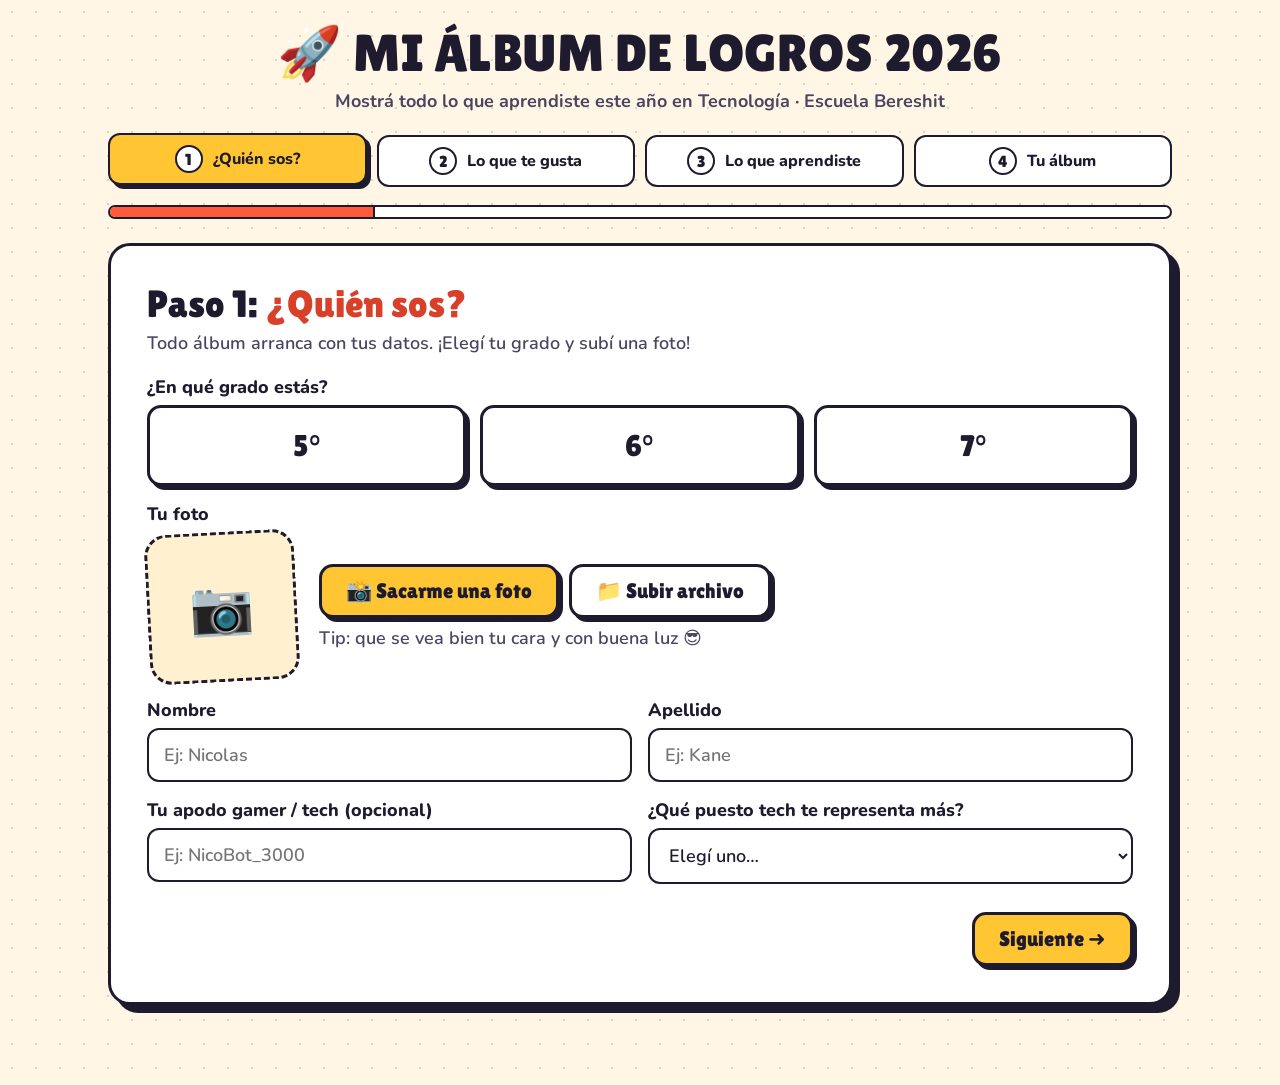
==== commit 1bda2699: "Renombra CV a Álbum de Logros Co-Authored-By: Claude Sonnet 5.5 <noreply@anthropic.com>" ====
--- a/index.html
+++ b/index.html
@@ -3,7 +3,7 @@
 <head>
 <meta charset="UTF-8">
 <meta name="viewport" content="width=device-width, initial-scale=1.0">
-<title>Armá tu CV Tech 2026 · Bereshit</title>
+<title>Mi Álbum de Logros 2026 · Bereshit</title>
 <link href="https://fonts.googleapis.com/css2?family=Lilita+One&family=Nunito:wght@500;600;700;800&display=swap" rel="stylesheet">
 <style>
 :root{
@@ -253,7 +253,7 @@
 <body>
 <div class="wrap">
   <header class="no-print">
-    <h1>🚀 ARMÁ TU CV TECH 2026</h1>
+    <h1>🚀 MI ÁLBUM DE LOGROS 2026</h1>
     <p>Mostrá todo lo que aprendiste este año en Tecnología · Escuela Bereshit</p>
   </header>
 
@@ -264,7 +264,7 @@
   <!-- PASO 1 -->
   <section class="panel show" id="p1">
     <h2>Paso 1: <span>¿Quién sos?</span></h2>
-    <p class="hint">Todo CV arranca con tus datos. ¡Elegí tu grado y subí una foto!</p>
+    <p class="hint">Todo álbum arranca con tus datos. ¡Elegí tu grado y subí una foto!</p>
 
     <label class="lbl">¿En qué grado estás?</label>
     <div class="grades">
@@ -339,7 +339,7 @@
     <div class="cards" id="cards"></div>
 
     <h2 style="margin-top:32px">🏆 <span>Demostralo</span></h2>
-    <p class="hint">Un CV no solo dice "sé hacer esto": lo demuestra. Elegí tus 3 temas más fuertes y explicá con tus palabras qué aprendiste.</p>
+    <p class="hint">Un álbum de logros no solo dice "sé hacer esto": lo demuestra. Elegí tus 3 temas más fuertes y explicá con tus palabras qué aprendiste.</p>
     <div id="proofs"></div>
 
     <div class="grid2">
@@ -358,7 +358,7 @@
 
     <div class="challenge">
       <h3>🔥 Desafío extra (para los que terminan rápido)</h3>
-      <p>Pedile a un compañero/a que te escriba una <b>recomendación</b> para tu CV: ¿por qué serías un gran integrante de un equipo tech?</p>
+      <p>Pedile a un compañero/a que te escriba una <b>recomendación</b> para tu álbum: ¿por qué serías un gran integrante de un equipo tech?</p>
       <div class="grid2" style="margin-top:8px">
         <input type="text" id="refNombre" placeholder="Nombre de tu compañero/a">
         <input type="text" id="refTexto" placeholder="Lo que dice de vos…">
@@ -366,7 +366,7 @@
     </div>
 
     <div class="err" id="e3"></div>
-    <div class="nav"><button class="btn btn-ghost" onclick="go(2)">⬅ Atrás</button><button class="btn btn-main" onclick="go(4)">¡Generar mi CV! 🚀</button></div>
+    <div class="nav"><button class="btn btn-ghost" onclick="go(2)">⬅ Atrás</button><button class="btn btn-main" onclick="go(4)">¡Armar mi álbum! 🚀</button></div>
   </section>
 
   <!-- PASO 4 -->
@@ -387,7 +387,7 @@
         <div class="hint" style="margin:4px 0 0">Se envía directo, sin mail ni cuenta. Si después cambiás algo, podés volver a enviarlo.</div>
         <div id="sendSt" class="send-st"></div>
       </div>
-      <button class="btn btn-main" id="sendBtn" onclick="enviar()">📨 Enviar mi CV</button>
+      <button class="btn btn-main" id="sendBtn" onclick="enviar()">📨 Enviar mi álbum</button>
     </div>
     <div class="cv" id="cv"></div>
     <p class="hint no-print" style="margin-top:14px">Para entregarlo: tocá <b>Guardar PDF</b> → en "Destino" elegí <b>Guardar como PDF</b> → subilo a Classroom. (Activá "Gráficos de fondo" para que salgan los colores.)</p>
@@ -492,7 +492,7 @@
 function load(){try{const d=JSON.parse(localStorage.getItem('cvtech2026'));if(d)S={...S,...d}}catch(e){}}
 
 /* ===== STEPS ===== */
-const STEPN=['¿Quién sos?','Lo que te gusta','Lo que aprendiste','Tu CV'];
+const STEPN=['¿Quién sos?','Lo que te gusta','Lo que aprendiste','Tu álbum'];
 function renderSteps(){
   $('steps').innerHTML=STEPN.map((n,i)=>`<div class="step-pill ${i+1===step?'active':''} ${i+1<step?'done':''}" onclick="jump(${i+1})"><span class="num">${i+1<step?'✓':i+1}</span>${n}</div>`).join('');
   $('barFill').style.width=(step*25)+'%';
@@ -741,7 +741,7 @@
 function paintSend(){
   const st=$('sendSt'), btn=$('sendBtn'); if(!st) return;
   if(S.enviado){ st.className='send-st ok'; st.textContent='✅ Enviado el '+new Date(S.enviado).toLocaleString('es-AR')+'. ¡Tu profe ya lo tiene!'; btn.textContent='🔁 Enviar de nuevo (actualizado)'; }
-  else { st.className='send-st'; st.textContent=''; btn.textContent='📨 Enviar mi CV'; }
+  else { st.className='send-st'; st.textContent=''; btn.textContent='📨 Enviar mi álbum'; }
 }
 async function enviar(){
   const st=$('sendSt'), btn=$('sendBtn'), C=window.CV_CONFIG||{};
@@ -754,7 +754,7 @@
     if(!r.ok) throw new Error(r.status);
     S.enviado=new Date().toISOString(); save(); paintSend(); confetti();
   }catch(e){
-    st.className='send-st bad'; st.textContent='⚠️ No se pudo enviar. Revisá el wifi y probá de nuevo (tu CV sigue guardado).';
+    st.className='send-st bad'; st.textContent='⚠️ No se pudo enviar. Revisá el wifi y probá de nuevo (tu álbum sigue guardado).';
   }
   btn.disabled=false;
 }
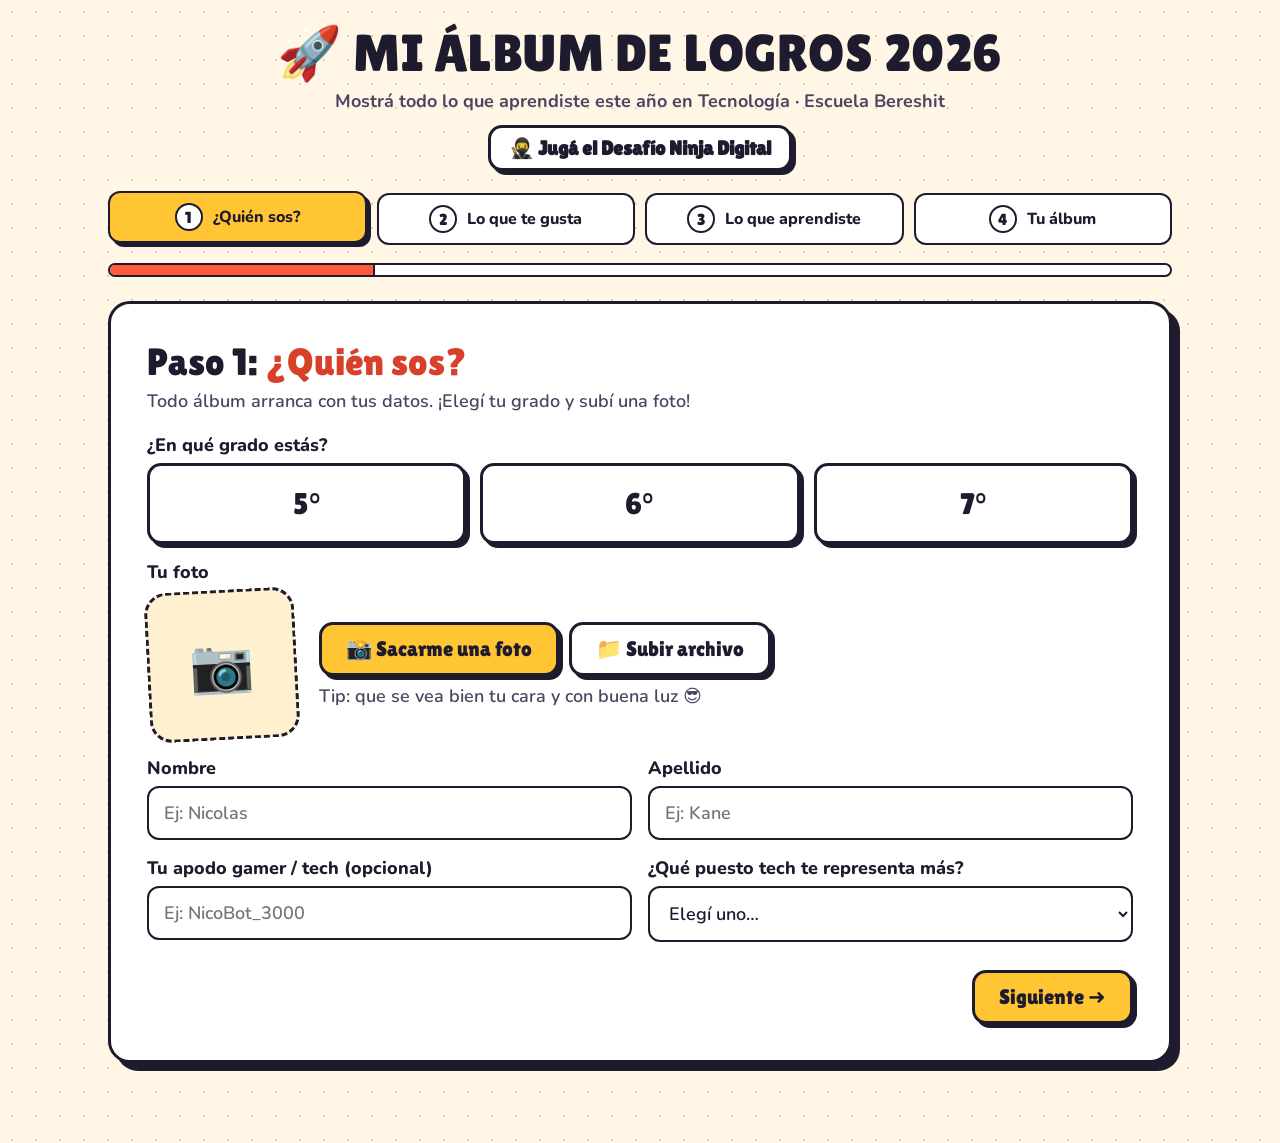
==== commit 49ed0ddf: "Desafio Ninja Digital: preguntas por bloque, cinturones y resultados en el panel del profe Co-Author" ====
--- a/index.html
+++ b/index.html
@@ -255,6 +255,7 @@
   <header class="no-print">
     <h1>🚀 MI ÁLBUM DE LOGROS 2026</h1>
     <p>Mostrá todo lo que aprendiste este año en Tecnología · Escuela Bereshit</p>
+    <p style="margin-top:12px"><a href="ninja.html" style="display:inline-block;background:#fff;color:#1F1B2E;border:3px solid #1F1B2E;border-radius:14px;box-shadow:4px 4px 0 #1F1B2E;padding:8px 18px;font-family:'Lilita One',sans-serif;font-size:20px;text-decoration:none">🥷 Jugá el Desafío Ninja Digital</a></p>
   </header>
 
   <div class="steps" id="steps"></div>
@@ -415,69 +416,8 @@
 </div>
 
 <script src="config.js"></script>
+<script src="catalogo.js"></script>
 <script>
-/* ===== CONTENIDOS (Grilla 2026 · Bereshit) ===== */
-const AREAS = {
-  alf:{n:'Alfabetización digital',e:'💻',c:'var(--c-alf)',hex:'#4cc9f0'},
-  ciu:{n:'Ciudadanía digital',e:'🛡️',c:'var(--c-ciu)',hex:'#2ecc71'},
-  pyr:{n:'Programación y robótica',e:'🤖',c:'var(--c-pyr)',hex:'#e94560'},
-  mak:{n:'Maker e ingeniería',e:'🔧',c:'var(--c-mak)',hex:'#ffd700'},
-  ia:{n:'Inteligencia Artificial',e:'🧠',c:'var(--c-ia)',hex:'#b388ff'},
-  pro:{n:'Proyectos',e:'🌍',c:'var(--c-pro)',hex:'#ff9f43'}
-};
-const T = (a,em,n,d)=>({a,em,n,d});
-const COMUN = [
-  T('alf','🌐','Exploradores de la Web','Buscar información en internet y saber si es confiable'),
-  T('alf','⌨️','Mecanografía','Escribir rápido y bien con el teclado'),
-  T('alf','🤝','Creadores colaborativos','Trabajar en equipo en el mismo documento en línea'),
-  T('alf','📝','El escritor digital (Google Docs)','Formato, títulos, imágenes y textos prolijos'),
-  T('alf','📽️','Historias con diapositivas','Armar presentaciones en Google Presentaciones'),
-  T('alf','📊','Magia con números y cuadritos','Planillas de cálculo: celdas, fórmulas y gráficos'),
-  T('alf','🏁','El Gran Desafío Digital','Clase integradora de todo lo aprendido'),
-  T('ciu','👣','Nuestra huella y seguridad digital','Qué dejamos en internet y cómo cuidarnos'),
-  T('ciu','©️','Derechos de autor','Usar contenido ajeno de forma correcta y citar'),
-  T('ciu','🦫','Desafío Bebras','Retos de lógica y pensamiento computacional'),
-  T('pyr','⚙️','Poleas con Lego Spike','Construcción e ingeniería con sistemas de poleas'),
-  T('pyr','🏗️','Lego WeDo: estructuras robustas','Construir estructuras firmes que no se caigan'),
-  T('pyr','💡','Robot articulado con luces','Armar un robot con partes móviles y luces'),
-  T('pyr','🦈','Scratch: Tiburón','Programar un juego con personajes y movimiento'),
-  T('pyr','🔵','Ozobot programado en la compu','Programar al Ozobot con bloques (Ozoblockly)'),
-  T('pyr','🧩','Compute It','Resolver niveles de programación cada vez más difíciles'),
-  T('pyr','🧱','Pilas Bloques (nivel intermedio)','Algoritmos, repeticiones y condicionales con bloques'),
-  T('pyr','🧊','Tinkercad: diseño 3D','Diseñar piezas en 3D y mandarlas a imprimir'),
-  T('mak','🚀','Desafío aterrizaje','Diseñar algo que proteja una carga al caer'),
-  T('mak','❤️','Pulsómetro','Construir un medidor de pulso'),
-  T('pro','📐','GeoGebra','Geometría y matemática con herramientas digitales'),
-  T('pro','🎤','Proyecto Integrador','Proyecto final con muestra para presentar')
-];
-const EXTRA = {
-  5:[
-    T('pyr','🧲','Lego Spike','Construir y programar con Lego Spike'),
-    T('pyr','📟','micro:bit','Programar una placa con LEDs, botones y sensores'),
-    T('mak','🌱','Fuentes de energía e impacto ambiental','Energías renovables y cómo afectan al planeta'),
-    T('ia','🏠','Usos cotidianos de la IA','Dónde aparece la IA en nuestra vida diaria'),
-    T('ia','⚖️','¿Qué es un sesgo?','Cuando la IA es injusta o se equivoca por los datos'),
-    T('ia','🧑‍💻','La IA como asistente','Usar la IA para ayudarnos, no para que haga todo'),
-    T('ia','📜','Nuestras reglas para usar IA','Acordar cómo usar la IA de forma responsable')
-  ],
-  6:[
-    T('pyr','🏓','Scratch: Ping Pong','Programar un juego con rebotes y puntaje'),
-    T('mak','🎲','Probabilidad (con Matemática)','Clase compartida: azar, experimentos y datos'),
-    T('ia','🎭','Estereotipos en la IA','Cómo la IA puede repetir prejuicios'),
-    T('ia','🔒','Privacidad y seguridad con IA','Qué datos NO compartir con una IA'),
-    T('ia','🧑‍💻','IA como asistente para programar','Pedirle ayuda a una IA para entender código'),
-    T('ia','🗣️','Debate final sobre IA','Argumentar a favor y en contra')
-  ],
-  7:[
-    T('pyr','⛏️','Studio Code: Minecraft Adventure','Programar personajes de Minecraft con bloques'),
-    T('mak','🎈','Auto robot a globo','Construir un auto que avanza con aire'),
-    T('mak','⚡','Fuentes de energía y redes de distribución','Cómo llega la electricidad a nuestras casas'),
-    T('ia','🧑‍💻','IA como asistente para programar','Pedirle ayuda a una IA para entender código'),
-    T('ia','🖼️','¿De quién es un contenido hecho con IA?','Autoría, derechos y creaciones con IA'),
-    T('ia','📚','¿Cómo aprende una IA?','Datos, entrenamiento y patrones'),
-    T('ia','🌎','Debate: IA, ética y futuro','Pensar el futuro de la IA con argumentos')
-  ]
-};
 const HOBBIES = ['⚽ Fútbol','🏀 Básquet','🎮 Videojuegos','🎨 Dibujar','🎵 Música','📚 Leer','🧱 Lego','💃 Bailar','🍳 Cocinar','🏊 Natación','🎬 Ver series','📷 Fotos y videos','🐶 Animales','🧩 Juegos de ingenio','🎸 Tocar un instrumento','🏕️ Aire libre','✂️ Manualidades','🎭 Teatro'];
 const STAR_LBL = ['','Lo vi','Lo sé hacer','¡Lo podría enseñar!'];
 
@@ -520,7 +460,7 @@
     else if(faltan.length) msg='Te falta marcar al menos un tema de: '+faltan.join(', ')+'.';
     else if(sel.some(t=>!S.sel[t.id])) msg='Poné estrellas a todos los temas marcados.';
     else if(pr.length<3||new Set(pr).size<3) msg='En "Demostralo" elegí 3 temas distintos.';
-    else if([0,1,2].some(i=>(S.proofTxt[i]||'').trim().length<40)) msg='Cada explicación de "Demostralo" tiene que tener al menos 40 caracteres. ¡Contá bien qué aprendiste!';
+    else if([0,1,2].some(i=>(S.proofTxt[i]||'').trim().length<20)) msg='Cada explicación de "Demostralo" tiene que tener al menos 20 caracteres. ¡Contá bien qué aprendiste!';
     else if(!S.favorito) msg='Elegí tu clase o proyecto favorito.';
     else if(S.costo.trim().length<20) msg='Contanos algo que te costó y cómo lo resolviste.';
   }
@@ -659,12 +599,12 @@
     return `<div class="proof"><h4>${['🥇','🥈','🥉'][i]} Tema fuerte #${i+1}</h4>
       <select data-pi="${i}">${opts(S.proof[i])}</select>
       <textarea data-pt="${i}" placeholder="${ph[i]}" style="margin-top:8px">${esc(S.proofTxt[i]||'')}</textarea>
-      <div class="charc ${len>=40?'ok':''}" id="cc${i}">${len}/40 caracteres mínimos</div></div>`;
+      <div class="charc ${len>=20?'ok':''}" id="cc${i}">${len}/20 caracteres mínimos</div></div>`;
   }).join('');
   $('proofs').querySelectorAll('select').forEach(s=>s.onchange=()=>{S.proof[s.dataset.pi]=s.value;save()});
   $('proofs').querySelectorAll('textarea').forEach(t=>t.oninput=()=>{
     const i=t.dataset.pt; S.proofTxt[i]=t.value; save();
-    const l=t.value.trim().length,c=$('cc'+i); c.textContent=l+'/40 caracteres mínimos'; c.classList.toggle('ok',l>=40);
+    const l=t.value.trim().length,c=$('cc'+i); c.textContent=l+'/20 caracteres mínimos'; c.classList.toggle('ok',l>=20);
   });
   const all=temas();
   $('favorito').innerHTML=`<option value="">Elegí…</option>`+all.map(t=>`<option value="${esc(t.id)}" ${S.favorito===t.id?'selected':''}>${t.em} ${esc(t.n)}</option>`).join('');
